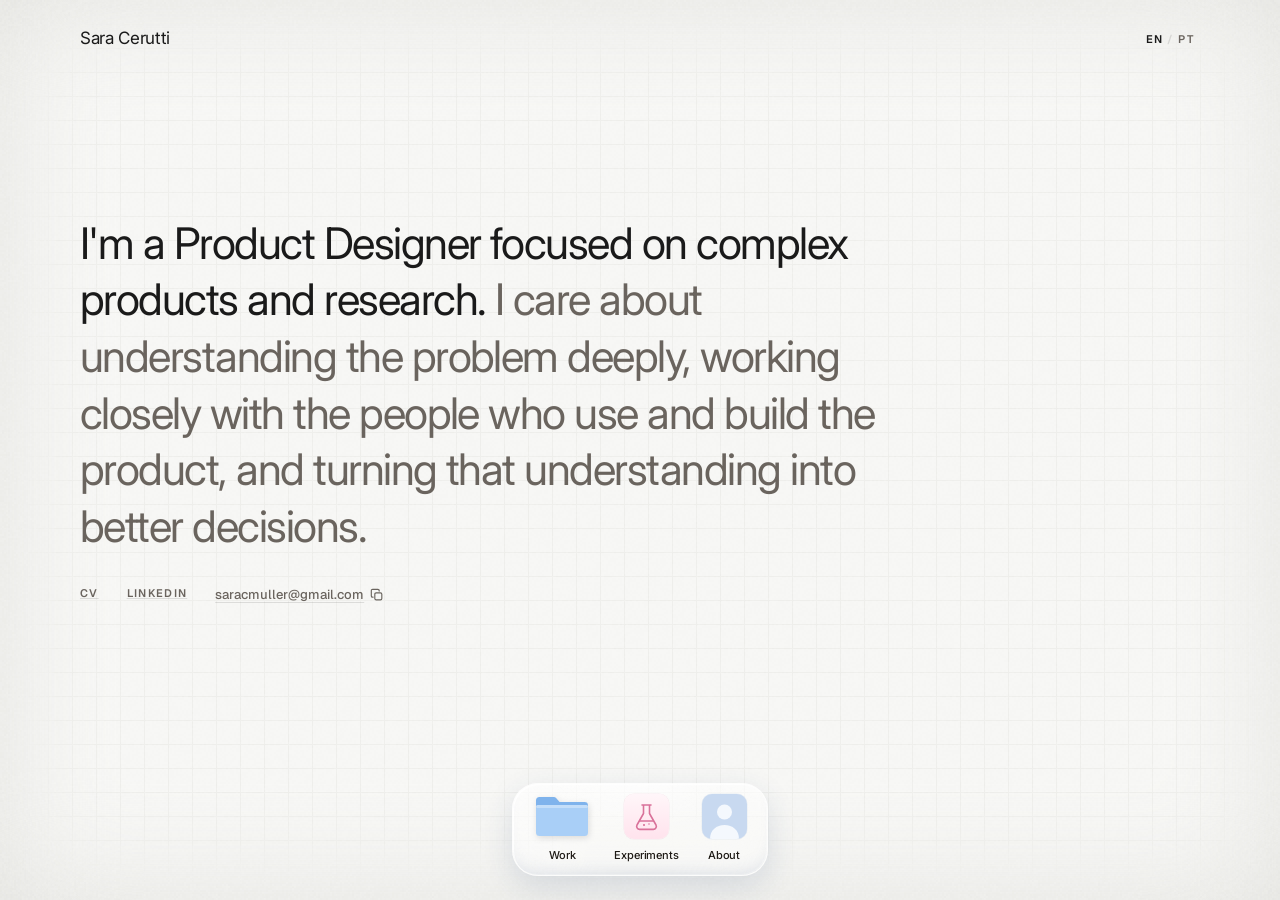
==== portfolio-sara-cerutti/index.html @ ae94e38a "Favicon do gatinho em todas as páginas Co-Authored-By: Claude Opus 5.5 <noreply@anthropic.com>" ====
<!doctype html>
<html lang="en" data-lang="en" class="hc">
<head>
  <meta charset="utf-8" />
  <meta name="viewport" content="width=device-width, initial-scale=1" />
  <title>Sara Cerutti, Product Designer</title>
  <link rel="icon" href="favicon.ico" sizes="any" />
  <link rel="icon" type="image/png" sizes="32x32" href="favicon-32.png" />
  <link rel="icon" type="image/png" sizes="192x192" href="favicon-192.png" />
  <link rel="apple-touch-icon" href="apple-touch-icon.png" />
  <meta name="description" content="Product Designer focused on complex products and research. Case studies in EdTech, AI and multi-profile B2B products." />
  <meta name="theme-color" content="#f7f7f5" />
  <link rel="canonical" href="https://saracerutti.com/" />
  <meta property="og:type" content="website" />
  <meta property="og:site_name" content="Sara Cerutti" />
  <meta property="og:title" content="Sara Cerutti, Product Designer" />
  <meta property="og:description" content="Product Designer focused on complex products and research. Case studies in EdTech, AI and multi-profile B2B products." />
  <meta property="og:url" content="https://saracerutti.com/" />
  <meta property="og:image" content="https://saracerutti.com/og/og-home.png" />
  <meta property="og:image:width" content="1200" />
  <meta property="og:image:height" content="630" />
  <meta property="og:image:alt" content="Sara Cerutti, Product Designer" />
  <meta property="og:locale" content="en_US" />
  <meta property="og:locale:alternate" content="pt_BR" />
  <meta name="twitter:card" content="summary_large_image" />
  <meta name="twitter:title" content="Sara Cerutti, Product Designer" />
  <meta name="twitter:description" content="Product Designer focused on complex products and research. Case studies in EdTech, AI and multi-profile B2B products." />
  <meta name="twitter:image" content="https://saracerutti.com/og/og-home.png" />
  <link rel="preconnect" href="https://fonts.googleapis.com" />
  <link rel="preconnect" href="https://fonts.gstatic.com" crossorigin />
  <link href="https://fonts.googleapis.com/css2?family=Inter:wght@400;500;600&family=Geist:wght@400;500;600&family=Geist+Pixel&display=swap" rel="stylesheet" />
  <link rel="stylesheet" href="styles.css" />
  <link rel="stylesheet" href="v2.css" />
</head>
<body class="hc-at-welcome">
  <div class="v2-bg" aria-hidden="true"></div>
  <div class="h-wrap">
    <header class="h-top">
      <h1 class="h-name"><a class="v2-name" href="#" data-go="welcome">Sara Cerutti</a></h1>
      <button class="lang-toggle" type="button" data-lang-toggle aria-label="Switch language">
        <span data-lang-code="en" aria-hidden="true" class="is-active">EN</span>
        <span class="lang-sep" aria-hidden="true">/</span>
        <span data-lang-code="pt" aria-hidden="true">PT</span>
      </button>
    </header>
    <main>
      <section class="hc-panel is-active" id="hc-welcome" aria-label="Introduction">
        <p class="h-bio"><span data-i18n="bio1">I'm a Product Designer focused on complex products and research.</span> <span class="soft" data-i18n="bio2">I care about understanding the problem deeply, working closely with the people who use and build the product, and turning that understanding into better decisions.</span></p>
        <div class="h-links">
          <a class="about-link" href="resume.pdf" data-href-en="resume.pdf" data-href-pt="resume-pt.pdf" download="Sara-Cerutti-Resume.pdf" data-download-en="Sara-Cerutti-Resume.pdf" data-download-pt="Sara-Cerutti-Curriculo.pdf" data-i18n="resume">CV</a>
          <a class="about-link" href="https://www.linkedin.com/in/saramllr/" target="_blank" rel="noopener">LinkedIn</a>
          <button class="h-copy" type="button" data-copy="saracmuller@gmail.com" data-i18n-label="copyLabel" aria-label="Copy email address">
            <span class="h-copy-text">saracmuller@gmail.com</span>
            <svg class="i-copy" viewBox="0 0 16 16" fill="none" aria-hidden="true"><rect x="5.5" y="5.5" width="8" height="8" rx="1.5" stroke="currentColor" stroke-width="1.3"/><path d="M10.5 3.5V3A1.5 1.5 0 0 0 9 1.5H3A1.5 1.5 0 0 0 1.5 3v6A1.5 1.5 0 0 0 3 10.5h.5" stroke="currentColor" stroke-width="1.3" stroke-linecap="round"/></svg>
            <svg class="i-check" viewBox="0 0 16 16" fill="none" aria-hidden="true"><path d="M3 8.5l3 3 7-7" stroke="currentColor" stroke-width="1.6" stroke-linecap="round" stroke-linejoin="round"/></svg>
            <span class="h-copy-tip" role="status" aria-live="polite"></span>
          </button>
        </div>
      </section>

      <section class="hc-panel" id="hc-work" aria-label="Selected work">
        <div class="h-section-head" style="--i: 0"><p class="v2-eyebrow" data-i18n="selected">Selected work</p></div>
        <div class="h-cards">
          <a class="h-card" href="work/artemya/index.html" style="--i: 1">
            <img class="h-card-media is-cover" src="work/artemya/cover.svg" alt="" />
            <div class="h-card-meta"><span class="v2-client" data-i18n="client">+A Educação</span><span class="status-tag" data-i18n="art_status">Pilot</span></div>
            <h2 class="h-card-title" data-i18n="art_title">Designing an AI learning experience for psychology students</h2>
            <p class="h-card-line" data-i18n="art_line">From an off-target first version to a pilot in two institutions, in six weeks.</p>
          </a>
          <a class="h-card" href="work/gpa-rebuild/index.html" style="--i: 2">
            <img class="h-card-media is-cover" src="work/gpa-rebuild/cover.svg" alt="" />
            <div class="h-card-meta"><span class="v2-client" data-i18n="client">+A Educação</span><span class="status-tag" data-i18n="gpa_status">Live</span></div>
            <h2 class="h-card-title" data-i18n="gpa_title">Evolving GPA through research with students, professors, and coordinators</h2>
            <p class="h-card-line" data-i18n="gpa_line">The research showed where the new experience still broke in real use, and changed the product's priority.</p>
          </a>
        </div>
      </section>
    </main>
  </div>

  <svg width="0" height="0" style="position:absolute" aria-hidden="true" focusable="false">
    <filter id="liquid-lens" x="0" y="0" width="100%" height="100%" color-interpolation-filters="sRGB">
      <feImage preserveAspectRatio="none" result="map" href="data:image/svg+xml;utf8,%3Csvg xmlns='http://www.w3.org/2000/svg' width='200' height='80'%3E%3Cdefs%3E%3ClinearGradient id='r' x1='0' y1='0' x2='1' y2='0'%3E%3Cstop offset='0' stop-color='rgb(0,128,0)'/%3E%3Cstop offset='0.18' stop-color='rgb(128,128,0)'/%3E%3Cstop offset='0.82' stop-color='rgb(128,128,0)'/%3E%3Cstop offset='1' stop-color='rgb(255,128,0)'/%3E%3C/linearGradient%3E%3ClinearGradient id='g' x1='0' y1='0' x2='0' y2='1'%3E%3Cstop offset='0' stop-color='rgb(128,0,0)'/%3E%3Cstop offset='0.3' stop-color='rgb(128,128,0)'/%3E%3Cstop offset='0.7' stop-color='rgb(128,128,0)'/%3E%3Cstop offset='1' stop-color='rgb(128,255,0)'/%3E%3C/linearGradient%3E%3C/defs%3E%3Crect width='200' height='80' fill='url(%23r)'/%3E%3Crect width='200' height='80' fill='url(%23g)' style='mix-blend-mode:multiply'/%3E%3C/svg%3E"/>
      <feDisplacementMap in="SourceGraphic" in2="map" scale="28" xChannelSelector="R" yChannelSelector="G"/>
    </filter>
  </svg>
  <nav class="dock" aria-label="Main">
    <div class="dock-bar">
      <a class="dock-item" href="#work" data-go="work">
        <span class="dock-icon dock-icon--folder" aria-hidden="true"><svg viewBox="0 0 58 45"><path d="M3 6.5A3.5 3.5 0 0 1 6.5 3h14.2a3.5 3.5 0 0 1 2.6 1.2L26.6 8H51.5A3.5 3.5 0 0 1 55 11.5v4H3z" fill="#7fb3ec"/><rect x="3" y="11" width="52" height="31" rx="3.5" fill="#a9cff7"/><rect x="3" y="11" width="52" height="3" rx="1.5" fill="#c4def9"/></svg></span>
        <span class="dock-label" data-i18n="dockWork">Work</span>
      </a>
      <a class="dock-item" href="experiments/index.html">
        <span class="dock-icon dock-icon--lab" aria-hidden="true"><svg viewBox="0 0 45 45" fill="none" stroke="#d9729a" stroke-width="1.6" stroke-linecap="round" stroke-linejoin="round"><path d="M18 11h9M19.5 11v8.5L13 31a3 3 0 0 0 2.6 4.4h13.8A3 3 0 0 0 32 31l-6.5-11.5V11"/><path d="M15.8 27h13.4"/><circle cx="20" cy="31" r="1.1" fill="#d9729a" stroke="none"/><circle cx="25" cy="30" r="0.8" fill="#d9729a" stroke="none"/></svg></span>
        <span class="dock-label" data-i18n="dockExperiments">Experiments</span>
      </a>
      <a class="dock-item" href="about/index.html">
        <span class="dock-icon dock-icon--profile" aria-hidden="true"><svg viewBox="0 0 45 45"><circle cx="22.5" cy="18" r="7.5" fill="#f4f8fd"/><path d="M8 45c0-9 6.5-14 14.5-14S37 36 37 45z" fill="#f4f8fd"/></svg></span>
        <span class="dock-label" data-i18n="dockAbout">About</span>
      </a>
    </div>
  </nav>

  <script src="v2.js"></script>
  <script>
    initV2({
  "en": {
    "copied": "Email copied",
    "copyLabel": "Copy email address saracmuller@gmail.com",
    "resume": "CV",
    "bio1": "I'm a Product Designer focused on complex products and research.",
    "bio2": "I care about understanding the problem deeply, working closely with the people who use and build the product, and turning that understanding into better decisions.",
    "selected": "Selected work",
    "viewAll": "All projects",
    "viewCase": "View case study",
    "client": "+A Educação",
    "eb1": "Product Designer focused on complex products and research.",
    "eb2": "Below, everything I've investigated and built.",
    "fAll": "All",
    "fClient": "Client",
    "fPersonal": "Experiments",
    "thYear": "Year",
    "thProj": "Project",
    "thQ": "Central question",
    "thType": "Type",
    "thStatus": "Status",
    "index": "Index",
    "art_title": "Designing an AI learning experience for psychology students",
    "art_status": "Pilot",
    "art_line": "From an off-target first version to a pilot in two institutions, in six weeks.",
    "art_q": "Can a student practice alone, with no one there to explain?",
    "art_short": "Artemya",
    "art_typ": "Client",
    "cos_title": "Applying design to my own career",
    "cos_status": "In use",
    "cos_line": "A brag document that keeps itself alive, almost without me.",
    "cos_q": "How do you keep a brag document alive without effort?",
    "cos_short": "Career OS",
    "cos_typ": "Personal",
    "gpa_title": "Evolving GPA through research with students, professors, and coordinators",
    "gpa_status": "Live",
    "gpa_line": "The research showed where the new experience still broke in real use, and changed the product's priority.",
    "gpa_q": "Where, for whom and in what context did the product break?",
    "gpa_short": "GPA",
    "gpa_typ": "Client",
    "gpa_ph": "GPA cover, coming soon"
  },
  "pt": {
    "copied": "Email copiado",
    "copyLabel": "Copiar o email saracmuller@gmail.com",
    "resume": "CV",
    "bio1": "Sou Product Designer, focada em produtos complexos e pesquisa.",
    "bio2": "Faço questão de entender o problema a fundo, de trabalhar de perto com quem usa e com quem constrói o produto, e de transformar esse entendimento em decisões melhores.",
    "selected": "Trabalhos selecionados",
    "viewAll": "Todos os projetos",
    "viewCase": "Ver case",
    "client": "+A Educação",
    "eb1": "Product Designer focada em produtos complexos e pesquisa.",
    "eb2": "Abaixo, tudo que já investiguei e construí.",
    "fAll": "Tudo",
    "fClient": "Cliente",
    "fPersonal": "Experimentos",
    "thYear": "Ano",
    "thProj": "Projeto",
    "thQ": "Pergunta central",
    "thType": "Tipo",
    "thStatus": "Status",
    "index": "Índice",
    "art_title": "Desenhando uma experiência de aprendizado com IA para estudantes de psicologia",
    "art_status": "Piloto",
    "art_line": "De uma primeira versão fora do esperado a um piloto em duas instituições, em seis semanas.",
    "art_q": "O estudante consegue praticar sozinho, sem ninguém explicando?",
    "art_short": "Artemya",
    "art_typ": "Cliente",
    "cos_title": "Aplicando design à própria carreira",
    "cos_status": "Em uso",
    "cos_line": "Um brag document que se mantém quase sozinho.",
    "cos_q": "Como manter um brag document vivo sem esforço?",
    "cos_short": "Career OS",
    "cos_typ": "Pessoal",
    "gpa_title": "Evoluindo o GPA a partir de pesquisa com estudantes, professores e coordenadores",
    "gpa_status": "No ar",
    "gpa_line": "A pesquisa mostrou onde a nova experiência ainda quebrava no uso real, e mudou a prioridade do produto.",
    "gpa_q": "Onde, para quem e em que contexto o produto quebrava?",
    "gpa_short": "GPA",
    "gpa_typ": "Cliente",
    "gpa_ph": "Capa do GPA, em breve"
  }
});
  </script>
  <script>
    (function () {
      var panels = { welcome: document.getElementById("hc-welcome"), work: document.getElementById("hc-work") };
      var workItem = document.querySelector('.dock-item[data-go="work"]');
      var reduce = window.matchMedia("(prefers-reduced-motion: reduce)").matches;
      var state = "welcome";
      var busy = false;
      var enteredAt = 0;

      function show(to, push) {
        if (to === state || busy) return;
        var from = panels[state];
        var next = panels[to];
        var finish = function () {
          from.classList.remove("is-active", "hc-leaving-up", "hc-leaving-down");
          next.classList.add("is-active");
          document.body.classList.toggle("hc-at-welcome", to === "welcome");
          window.scrollTo(0, 0);
          if (!reduce) {
            next.classList.add(to === "work" ? "hc-entering" : "hc-entering-down");
            setTimeout(function () { next.classList.remove("hc-entering", "hc-entering-down"); }, 900);
          }
          if (workItem) {
            if (to === "work") workItem.setAttribute("aria-current", "page");
            else workItem.removeAttribute("aria-current");
          }
          state = to;
          enteredAt = Date.now();
          busy = false;
          var focusTarget = to === "work" ? next.querySelector(".h-card") : null;
          if (focusTarget && push === "keyboard") focusTarget.focus({ preventScroll: true });
        };
        if (push === true || push === "keyboard") history.pushState({ hc: to }, "", to === "work" ? "#work" : location.pathname);
        if (reduce) { finish(); return; }
        busy = true;
        from.classList.add(to === "work" ? "hc-leaving-up" : "hc-leaving-down");
        setTimeout(finish, to === "work" ? 380 : 330);
      }

      document.querySelectorAll("[data-go]").forEach(function (el) {
        el.addEventListener("click", function (e) {
          e.preventDefault();
          show(el.getAttribute("data-go"), e.detail === 0 ? "keyboard" : true);
        });
      });

      window.addEventListener("wheel", function (e) {
        if (state === "welcome" && e.deltaY > 20) show("work", true);
        else if (state === "work" && window.scrollY <= 0 && e.deltaY < -20 && Date.now() - enteredAt > 700) show("welcome", true);
      }, { passive: true });

      var touchY = null;
      window.addEventListener("touchstart", function (e) { touchY = e.touches[0].clientY; }, { passive: true });
      window.addEventListener("touchend", function (e) {
        if (touchY === null) return;
        var dy = touchY - e.changedTouches[0].clientY;
        if (state === "welcome" && dy > 50) show("work", true);
        else if (state === "work" && window.scrollY <= 0 && dy < -70 && Date.now() - enteredAt > 700) show("welcome", true);
        touchY = null;
      }, { passive: true });

      window.addEventListener("keydown", function (e) {
        if (state !== "welcome") return;
        if (["ArrowDown", "PageDown", " "].indexOf(e.key) > -1 && !e.target.closest("button, a, input")) {
          e.preventDefault();
          show("work", "keyboard");
        }
      });

      window.addEventListener("popstate", function () {
        show(location.hash === "#work" ? "work" : "welcome", false);
      });

      if (location.hash === "#work") {
        reduce = true; show("work", false);
        reduce = window.matchMedia("(prefers-reduced-motion: reduce)").matches;
      }
    })();
  </script>
</body>
</html>
---- portfolio-sara-cerutti/styles.css ----
:root {
  --ground-2: #f9fafa;
  --panel: #eef0f1;
  --primary: #1a1a1a;
  --body-text: #635e58;
  --muted: #6a645e;
  --accent: #5c7a8a;
  --hairline: rgba(26, 26, 26, 0.12);
  --focus-ring: #3f5a68;

  --display: "Inter", "Helvetica Neue", Arial, sans-serif;
  --serif: "Geist Pixel", "Helvetica Neue", Arial, sans-serif;
  --sans: "Geist", "Helvetica Neue", Arial, sans-serif;

  --space-1: 0.5rem;
  --space-2: 1rem;
  --space-3: 1.75rem;
  --space-4: 2.75rem;
  --space-5: 4.5rem;

  /* Vertical rhythm on the home screen also yields to viewport height, so
     the no-scroll layout holds on short windows instead of overflowing.
     Horizontal spacing stays on the rem scale above; only vertical block
     spacing uses these. */
  --vh-space-3: clamp(1rem, 2.4vh, 1.75rem);
  --vh-space-4: clamp(1.25rem, 3.6vh, 2.75rem);
  --vh-space-5: clamp(1.5rem, 5.5vh, 4.5rem);

  --ease-out: cubic-bezier(0.16, 1, 0.3, 1);
}

* {
  box-sizing: border-box;
}

html,
body {
  height: 100%;
}

html {
  scroll-behavior: smooth;
}

body {
  margin: 0;
  background: var(--ground-2);
  color: var(--primary);
  font-family: var(--sans);
  -webkit-font-smoothing: antialiased;
  text-rendering: optimizeLegibility;
}

::selection {
  background: var(--accent);
  color: var(--primary);
}

::-webkit-scrollbar {
  width: 10px;
  height: 10px;
}

::-webkit-scrollbar-track {
  background: var(--ground-2);
}

::-webkit-scrollbar-thumb {
  background: var(--accent);
  border-radius: 5px;
}

a {
  color: inherit;
  text-decoration: none;
}

a:focus-visible,
button:focus-visible {
  outline: 2px solid var(--focus-ring);
  outline-offset: 3px;
  border-radius: 2px;
}

button {
  font-family: inherit;
  background: none;
  border: none;
  cursor: pointer;
  color: inherit;
}

.page {
  min-height: 100dvh;
  display: grid;
  grid-template-rows: auto 1fr auto;
  padding-block: var(--vh-space-4);
  padding-inline: var(--space-5);
}

/* Identity */

.identity {
  display: flex;
  flex-direction: column;
  gap: var(--space-3);
  padding-bottom: var(--vh-space-3);
  border-bottom: 1px solid var(--hairline);
}

.identity-top {
  display: flex;
  align-items: flex-start;
  justify-content: space-between;
  gap: var(--space-3);
}

.identity-primary {
  min-width: 0;
}

.name {
  margin: 0;
  font-family: var(--display);
  font-weight: 400;
  font-size: 1.25rem;
  letter-spacing: -0.03em;
}

.role {
  margin: 0.3em 0 0;
  font-size: 0.8125rem;
  font-weight: 500;
  color: var(--body-text);
}

.contact-row {
  margin: 0.4em 0 0;
  display: flex;
  align-items: center;
  gap: 0.6em;
  font-size: 0.6875rem;
  font-weight: 500;
  letter-spacing: 0.04em;
  color: var(--muted);
}

.contact-row a {
  text-decoration-line: underline;
  text-decoration-color: var(--hairline);
  transition: text-decoration-color 0.2s var(--ease-out);
}

.contact-row a:hover,
.contact-row a:focus-visible {
  text-decoration-color: var(--accent);
}

.contact-sep {
  color: var(--hairline);
}

.site-nav {
  display: flex;
  align-items: center;
  gap: var(--space-2);
  white-space: nowrap;
}

.about-link {
  font-family: var(--sans);
  font-size: 0.6875rem;
  font-weight: 600;
  letter-spacing: 0.12em;
  text-transform: uppercase;
  color: var(--muted);
  text-decoration-line: underline;
  text-decoration-color: transparent;
  transition: color 0.2s var(--ease-out), text-decoration-color 0.2s var(--ease-out);
}

.about-link:hover,
.about-link:focus-visible {
  color: var(--primary);
  text-decoration-color: var(--accent);
}

.thesis {
  margin: 0;
  font-family: var(--serif);
  font-style: normal;
  font-weight: 400;
  font-size: 1.0625rem;
  line-height: 1.5;
  letter-spacing: -0.02em;
  color: var(--body-text);
  max-width: 58ch;
}

.lang-toggle {
  font-family: var(--sans);
  font-size: 0.6875rem;
  font-weight: 600;
  letter-spacing: 0.12em;
  text-transform: uppercase;
  color: var(--muted);
  display: inline-flex;
  align-items: center;
  gap: 0.35em;
  white-space: nowrap;
}

.lang-toggle span[data-lang-code] {
  transition: color 0.2s var(--ease-out);
}

.lang-toggle span.is-active {
  color: var(--primary);
}

.lang-sep {
  color: var(--hairline);
}

/* Stage: index + preview */

.stage {
  display: grid;
  grid-template-columns: 1.35fr 1fr;
  align-items: center;
  gap: var(--space-5);
  padding-block: var(--vh-space-5);
  min-height: 0;
}

.index {
  min-width: 0;
}

.case-list {
  list-style: none;
  margin: 0;
  padding: 0;
}

.case-item {
  display: block;
}

.case-sep {
  font-family: var(--display);
  font-size: clamp(1.25rem, min(2.8vw, 5vh), 2.4rem);
  color: var(--accent);
  line-height: 1;
  user-select: none;
}

.case-link {
  display: inline;
  font-family: var(--display);
  font-size: clamp(1.25rem, min(2.8vw, 5vh), 2.4rem);
  line-height: 1.3;
  font-weight: 400;
  letter-spacing: -0.03em;
  color: var(--primary);
  text-decoration-line: underline;
  text-decoration-color: var(--hairline);
  text-decoration-thickness: 1px;
  text-underline-offset: 0.16em;
  cursor: pointer;
  border-radius: 3px;
  padding-inline: 0.1em;
  margin-inline: -0.1em;
  transition: color 0.2s var(--ease-out), background-color 0.2s var(--ease-out), text-decoration-color 0.2s var(--ease-out);
}

.case-link:hover,
.case-link:focus-visible,
.case-link.is-active {
  background: var(--primary);
  color: var(--ground-2);
  text-decoration-color: transparent;
}

.case-accordion {
  display: none;
}

/* Status tag */

.status-tag {
  display: inline-block;
  align-self: flex-start;
  font-family: var(--sans);
  font-size: 0.6875rem;
  font-weight: 600;
  letter-spacing: 0.1em;
  text-transform: uppercase;
  color: var(--muted);
  border: 1px solid var(--hairline);
  border-radius: 999px;
  padding: 0.25em 0.75em;
  white-space: nowrap;
}

/* Preview panel: reserves space so nothing else moves, but stays fully
   invisible until a case is hovered or focused. Fixed height regardless of
   which case is shown, so revealing it never shifts anything either. */

.preview {
  position: relative;
  height: clamp(15rem, 38vh, 22rem);
}

.preview-case {
  position: absolute;
  inset: 0;
  background: var(--panel);
  border-radius: 2px;
  padding: var(--vh-space-4);
  display: flex;
  flex-direction: column;
  justify-content: flex-start;
  overflow: hidden;
  opacity: 0;
  visibility: hidden;
  transition: opacity 0.2s var(--ease-out);
}

.preview-case.is-visible {
  opacity: 1;
  visibility: visible;
}

.preview-cover {
  flex-shrink: 0;
  aspect-ratio: 4 / 3;
  max-height: clamp(4rem, 13vh, 7.5rem);
  background: repeating-linear-gradient(
    135deg,
    var(--ground-2) 0,
    var(--ground-2) 8px,
    var(--panel) 8px,
    var(--panel) 16px
  );
  border: 1px solid var(--hairline);
  border-radius: 2px;
  display: flex;
  align-items: center;
  justify-content: center;
  overflow: hidden;
  margin-bottom: var(--space-2);
}

.preview-cover.has-image {
  background-color: transparent;
  background-size: cover;
  background-position: center;
  background-repeat: no-repeat;
}

.preview-cover.has-image .preview-placeholder-label {
  display: none;
}

.preview-meta {
  flex-shrink: 0;
  margin: 0 0 var(--space-1);
  font-size: 0.8125rem;
  font-weight: 500;
  color: var(--body-text);
}

.preview-result {
  flex-shrink: 0;
  margin: 0 0 var(--space-2);
  font-family: var(--serif);
  font-size: 1.0625rem;
  line-height: 1.5;
  letter-spacing: -0.02em;
  color: var(--primary);
  display: -webkit-box;
  -webkit-line-clamp: 3;
  -webkit-box-orient: vertical;
  overflow: hidden;
}

.preview-placeholder-label {
  font-size: 0.6875rem;
  font-weight: 600;
  letter-spacing: 0.12em;
  text-transform: uppercase;
  color: var(--muted);
  background: var(--ground-2);
  padding: 0.3em 0.6em;
  border-radius: 999px;
}

.cta-link {
  flex-shrink: 0;
  display: inline-flex;
  align-items: center;
  gap: 0.4em;
  font-size: 0.6875rem;
  font-weight: 600;
  letter-spacing: 0.1em;
  text-transform: uppercase;
  color: var(--primary);
  text-decoration-line: underline;
  text-decoration-color: var(--accent);
  transition: gap 0.2s var(--ease-out);
}

.cta-link:hover,
.cta-link:focus-visible {
  gap: 0.65em;
}

.cta-link svg {
  width: 0.85em;
  height: 0.85em;
  flex-shrink: 0;
}

@media (prefers-reduced-motion: reduce) {
  html {
    scroll-behavior: auto;
  }

  .case-link,
  .lang-toggle span[data-lang-code] {
    transition: none;
  }
}

/* Footer */

.foot {
  display: flex;
  align-items: baseline;
  justify-content: space-between;
  gap: var(--space-2);
  padding-top: var(--vh-space-3);
  border-top: 1px solid var(--hairline);
  font-size: 0.8125rem;
}

.foot-note {
  margin: 0;
  color: var(--muted);
}

.foot-note a {
  color: var(--muted);
  text-decoration-line: underline;
  text-decoration-color: var(--hairline);
  transition: color 0.2s var(--ease-out), text-decoration-color 0.2s var(--ease-out);
}

.foot-note a:hover,
.foot-note a:focus-visible {
  color: var(--primary);
  text-decoration-color: var(--accent);
}

.foot-soon {
  color: var(--muted);
  opacity: 0.75;
}

.foot-contact {
  display: flex;
  align-items: baseline;
  gap: var(--space-3);
}

.foot-contact a {
  color: var(--muted);
  text-decoration-line: underline;
  text-decoration-color: var(--hairline);
  transition: color 0.2s var(--ease-out), text-decoration-color 0.2s var(--ease-out);
}

.foot-contact a:hover,
.foot-contact a:focus-visible {
  color: var(--primary);
  text-decoration-color: var(--accent);
}

.foot-copy {
  margin: 0;
  color: var(--muted);
}

/* Mobile: accordion */

@media (max-width: 760px) {
  .page {
    min-height: 0;
    padding: var(--space-3) var(--space-2);
    grid-template-rows: auto auto auto;
  }

  .identity {
    gap: var(--space-2);
  }

  .identity-top {
    flex-direction: column;
    align-items: flex-start;
    gap: var(--space-2);
  }

  .thesis {
    max-width: none;
  }

  .stage {
    display: block;
    padding: var(--space-2) 0 0;
  }

  .preview {
    display: none;
  }

  .case-sep {
    display: none;
  }

  .case-item {
    width: 100%;
    display: block;
    border-bottom: 1px solid var(--hairline);
  }

  .case-link {
    display: block;
    width: 100%;
    padding: var(--space-2) 0;
    margin-inline: 0;
    font-size: clamp(1.75rem, 8vw, 2.25rem);
  }

  .case-accordion.is-open {
    display: block;
    padding: 0 0 var(--space-3);
  }

  .accordion-cover {
    aspect-ratio: 16 / 9;
    background: repeating-linear-gradient(
      135deg,
      var(--ground-2) 0,
      var(--ground-2) 8px,
      var(--panel) 8px,
      var(--panel) 16px
    );
    border: 1px solid var(--hairline);
    border-radius: 2px;
    display: flex;
    align-items: center;
    justify-content: center;
    overflow: hidden;
    margin-bottom: var(--space-2);
  }

  .accordion-cover.has-image {
    background-color: transparent;
    background-size: cover;
    background-position: center;
    background-repeat: no-repeat;
  }

  .accordion-cover.has-image .preview-placeholder-label {
    display: none;
  }

  .accordion-meta {
    margin: 0 0 var(--space-1);
    font-size: 0.8125rem;
    font-weight: 500;
    color: var(--body-text);
  }

  .accordion-result {
    margin: 0 0 var(--space-2);
    font-family: var(--serif);
    font-size: 1rem;
    line-height: 1.5;
    letter-spacing: -0.02em;
    color: var(--primary);
  }

  .site-nav {
    align-self: flex-start;
  }

  .foot {
    flex-direction: column;
    align-items: flex-start;
    gap: var(--space-2);
  }

  .foot-contact {
    flex-wrap: wrap;
    gap: var(--space-2);
  }
}
---- portfolio-sara-cerutti/v2.css ----
/* v2 proposal. Loaded after /styles.css, which supplies the tokens. */

/* v2 proposal. Loaded after /styles.css, which supplies the base tokens.
   Background texture and dock are taken from cindyly.design, as requested. */

:root {
  /* Paper and ground from cindyly.design */
  --ground-2: #f7f7f5;
  --paper-edge: #e4e4e0;
  --grid-color: #efefec;
  --panel: #efefec;
  --glass: rgba(255, 255, 255, 0.72);
  --accent-container: #dfe8ec;
  /* The accent fails AA as small text; text uses the darker slate of the same hue. */
  --accent-text: #3f5a68;
  /* Cindy's #0081f2 gives 3.9:1 with white; #0073d9 is the closest of the same hue that passes AA. */
  --dock-select: #0073d9;
  --dock-ink: #1e1a15;
  --card: #ffffff;
  --radius-s: 8px;
  --radius-m: 12px;
  --radius-pill: 999px;
  --gutter: 40px;
  --dock-clearance: 160px;
}

html,
body {
  height: auto;
  min-height: 100%;
  overflow-x: clip;
}

html {
  background: var(--paper-edge);
}

body {
  position: relative;
  background: transparent;
  padding-bottom: var(--dock-clearance);
}

/* ---------- Background texture ---------- */

/* The paper: a full-viewport sheet whose blur fades it into the darker ground at the edges. */
body::before {
  content: "";
  position: fixed;
  inset: 0;
  z-index: -3;
  background: var(--ground-2);
  filter: blur(60px);
  pointer-events: none;
}

.v2-bg {
  position: fixed;
  inset: 0;
  z-index: -2;
  pointer-events: none;
}

/* 24px grid, 1px lines, clipped to the paper. */
.v2-bg::before {
  content: "";
  position: absolute;
  inset: 0;
  background-image:
    linear-gradient(to right, var(--grid-color) 1px, transparent 1px),
    linear-gradient(to bottom, var(--grid-color) 1px, transparent 1px);
  background-size: 24px 24px;
  -webkit-mask-image:
    linear-gradient(to right, transparent, #000 60px, #000 calc(100% - 60px), transparent),
    linear-gradient(to bottom, transparent, #000 60px, #000 calc(100% - 60px), transparent);
  -webkit-mask-composite: source-in;
  mask-image:
    linear-gradient(to right, transparent, #000 60px, #000 calc(100% - 60px), transparent),
    linear-gradient(to bottom, transparent, #000 60px, #000 calc(100% - 60px), transparent);
  mask-composite: intersect;
}

/* Static film grain: random greys at 2px cells, laid on with overlay at 30%.
   It sits on body (not inside .v2-bg) so the blend reaches the paper underneath. */
body::after {
  content: "";
  position: fixed;
  inset: 0;
  z-index: -1;
  pointer-events: none;
  background-image: url("grain.png");
  background-size: 256px 256px;
  image-rendering: pixelated;
  mix-blend-mode: overlay;
  opacity: 0.3;
}

@media (pointer: coarse) {
  .v2-bg::before {
    -webkit-mask-image: none;
    mask-image: none;
  }

  body::after {
    display: none;
  }
}

/* ---------- Top bar (subpages) ---------- */

.v2-top {
  display: flex;
  align-items: center;
  justify-content: space-between;
  gap: var(--space-3);
  max-width: 1200px;
  margin: 0 auto;
  padding: 28px var(--gutter);
}

.v2-name {
  font-family: var(--display);
  font-size: 1.0625rem;
  letter-spacing: -0.02em;
  color: var(--primary);
}

.v2-links {
  display: flex;
  align-items: center;
  gap: var(--space-2);
  white-space: nowrap;
}

/* ---------- Dock (cindyly.design) ---------- */

.dock {
  position: fixed;
  left: 0;
  right: 0;
  bottom: calc(env(safe-area-inset-bottom, 0px) + 24px);
  z-index: 50;
  display: flex;
  justify-content: center;
  pointer-events: none;
}

.dock-bar {
  position: relative;
  isolation: isolate;
  display: flex;
  align-items: flex-end;
  gap: 18px;
  padding: 10px 20px 9px;
  pointer-events: auto;
  background: rgba(255, 255, 255, 0.42);
  -webkit-backdrop-filter: blur(26px) saturate(170%);
  backdrop-filter: blur(26px) saturate(170%);
  border-radius: 26px;
  border: 1px solid rgba(255, 255, 255, 0.55);
  box-shadow:
    rgba(255, 255, 255, 0.85) 1px 1px inset,
    rgba(255, 255, 255, 0.25) -1px -1px inset,
    rgba(255, 255, 255, 0.9) 0 12px 20px -14px inset,
    rgba(40, 70, 120, 0.22) 0 -12px 20px -14px inset,
    rgba(40, 70, 120, 0.14) 0 10px 30px;
  transition: box-shadow 0.3s;
}

/* The SVG lens only on desktop pointers: on phones a url() backdrop filter can stop the bar from rendering */
@supports (backdrop-filter: url(#liquid-lens)) and (not (-webkit-touch-callout: none)) {
  @media (hover: hover) and (pointer: fine) {
    .dock-bar {
      backdrop-filter: blur(26px) saturate(170%) url(#liquid-lens);
    }
  }
}

.dock-bar::before {
  content: "";
  position: absolute;
  inset: 0;
  z-index: -1;
  border-radius: inherit;
  pointer-events: none;
  background:
    radial-gradient(120px 70px at 50% 0%, rgba(255, 255, 255, 0.55), rgba(255, 255, 255, 0) 70%),
    linear-gradient(115deg, rgba(255, 255, 255, 0.35), rgba(255, 255, 255, 0.05) 40%, rgba(255, 255, 255, 0) 60%, rgba(255, 255, 255, 0.18));
  opacity: 0.9;
}

.dock-bar:hover {
  box-shadow:
    rgba(255, 255, 255, 0.95) 1px 1px inset,
    rgba(255, 255, 255, 0.3) -1px -1px inset,
    rgb(255, 255, 255) 0 12px 20px -14px inset,
    rgba(40, 70, 120, 0.26) 0 -12px 20px -14px inset,
    rgba(40, 70, 120, 0.18) 0 14px 36px;
}

.dock-item {
  display: flex;
  flex-direction: column;
  align-items: center;
  gap: 5px;
  -webkit-tap-highlight-color: transparent;
}

.dock-icon {
  display: flex;
  align-items: center;
  justify-content: center;
  width: 45px;
  height: 45px;
  border-radius: 10px;
  overflow: hidden;
  transition: transform 0.16s, filter 0.16s;
}

.dock-icon svg {
  display: block;
  width: 100%;
  height: 100%;
}

.dock-icon--folder {
  width: 58px;
  height: 45px;
  border-radius: 0;
  overflow: visible;
  filter: drop-shadow(rgba(0, 0, 0, 0.12) 1px 2px 3px);
}

.dock-icon--lab {
  background: linear-gradient(rgb(255, 246, 249), rgb(255, 227, 237));
  box-shadow: rgba(226, 138, 171, 0.16) 0 0 0 0.5px;
}

.dock-icon--profile {
  background: #c8d9f0;
  box-shadow: rgba(122, 156, 204, 0.14) 0 0 0 0.5px;
}

.dock-item:hover .dock-icon {
  transform: translateY(-2px);
  filter: drop-shadow(rgba(40, 70, 120, 0.18) 0 4px 6px);
}

.dock-item:active .dock-icon {
  transform: scale(0.93);
}

.dock-label {
  display: inline-block;
  padding: 0 5px;
  border-radius: 4px;
  font-family: Inter, var(--sans);
  font-size: 11px;
  font-weight: 500;
  line-height: 22px;
  letter-spacing: -0.18px;
  color: var(--dock-ink);
}

.dock-item[aria-current="page"] .dock-label {
  background: var(--dock-select);
  color: #ffffff;
  line-height: 19px;
}

.dock-item:focus-visible {
  outline: none;
}

.dock-item:focus-visible .dock-label {
  outline: 2px solid var(--focus-ring);
  outline-offset: 2px;
}

@media (prefers-reduced-motion: reduce) {
  .dock-icon {
    transition: none;
  }
}

/* ---------- Home ---------- */

.v2-home {
  grid-template-rows: auto 1fr;
  padding-bottom: 0;
}

.v2-home .identity {
  border-bottom: none;
  padding-bottom: 0;
  gap: var(--space-4);
}

.v2-home .stage {
  padding-block: var(--vh-space-5) calc(var(--vh-space-5) + 40px);
}

/* ---------- Page shell ---------- */

.v2-main {
  max-width: 1200px;
  margin: 0 auto;
  padding: 0 var(--gutter);
}

.v2-back {
  display: inline-flex;
  align-items: center;
  gap: 0.5em;
  margin-top: 24px;
  font-family: var(--sans);
  font-size: 0.6875rem;
  font-weight: 600;
  letter-spacing: 0.12em;
  text-transform: uppercase;
  color: var(--muted);
}

.v2-back:hover,
.v2-back:focus-visible {
  color: var(--primary);
}

.v2-back svg {
  width: 0.8em;
  height: 0.8em;
}

.v2-eyebrow {
  margin: 0;
  font-family: var(--sans);
  font-size: 0.6875rem;
  font-weight: 600;
  letter-spacing: 0.12em;
  text-transform: uppercase;
  color: var(--muted);
}

/* ---------- Hero ---------- */

.v2-hero {
  max-width: 860px;
  padding-top: 72px;
}

.v2-hero-row {
  display: flex;
  align-items: center;
  gap: 12px;
  margin-bottom: 24px;
}

.v2-client {
  font-family: var(--sans);
  font-size: 0.875rem;
  font-weight: 500;
  color: var(--primary);
}

.v2-title {
  margin: 0 0 24px;
  font-family: var(--display);
  font-weight: 400;
  font-size: clamp(2.25rem, 4.6vw, 3.5rem);
  line-height: 1.1;
  letter-spacing: -0.03em;
  color: var(--primary);
}

.v2-result {
  margin: 0 0 28px;
  max-width: 42ch;
  font-family: var(--serif);
  font-size: 1.25rem;
  line-height: 1.55;
  letter-spacing: -0.02em;
  color: var(--primary);
}

.v2-lead {
  margin: 0;
  max-width: 58ch;
  font-family: var(--sans);
  font-size: 1.0625rem;
  line-height: 1.7;
  color: var(--body-text);
}

.v2-tags {
  display: flex;
  flex-wrap: wrap;
  gap: 8px;
  margin: 0;
  padding: 0;
  list-style: none;
}

.v2-tag {
  font-family: var(--sans);
  font-size: 0.6875rem;
  font-weight: 600;
  letter-spacing: 0.08em;
  text-transform: uppercase;
  color: var(--muted);
  border: 1px solid var(--hairline);
  border-radius: var(--radius-pill);
  padding: 4px 10px;
}

/* ---------- Placeholder image ---------- */

.ph {
  display: flex;
  align-items: center;
  justify-content: center;
  padding: 16px;
  background: var(--glass);
  border: 1px solid var(--hairline);
  border-radius: var(--radius-m);
  text-align: center;
}

.ph span {
  max-width: 36ch;
  font-family: var(--sans);
  font-size: 0.8125rem;
  font-weight: 500;
  line-height: 1.5;
  color: var(--muted);
}

.v2-cover {
  margin-top: 64px;
  aspect-ratio: 16 / 9;
}

.v2-media {
  display: block;
  width: 100%;
  border: 1px solid var(--hairline);
  border-radius: var(--radius-m);
  background: var(--panel);
}

/* ---------- Blocks and sections ---------- */

.v2-block {
  margin-top: 128px;
}

.v2-intro {
  display: grid;
  grid-template-columns: 1.15fr 1fr;
  gap: 64px;
  align-items: start;
}

.v2-intro .v2-eyebrow {
  margin-bottom: 14px;
  color: var(--accent-text);
}

.v2-text {
  margin: 0 0 16px;
  max-width: 62ch;
  font-family: var(--sans);
  font-size: 1.0625rem;
  line-height: 1.7;
  color: var(--body-text);
}

.v2-text:last-child {
  margin-bottom: 0;
}

.v2-meta {
  display: grid;
  grid-template-columns: 1fr 1fr;
  gap: 28px 32px;
  margin: 0;
  padding: 28px;
  background: var(--glass);
  border: 1px solid var(--hairline);
  border-radius: var(--radius-m);
}

.v2-meta dt {
  margin-bottom: 6px;
}

.v2-meta dd {
  margin: 0;
  font-family: var(--sans);
  font-size: 0.9375rem;
  line-height: 1.5;
  color: var(--primary);
}

.v2-stats {
  display: grid;
  grid-template-columns: repeat(4, 1fr);
  gap: 32px;
  padding: 48px 0;
  border-top: 1px solid var(--hairline);
  border-bottom: 1px solid var(--hairline);
}

.v2-stat-value {
  margin: 0 0 8px;
  font-family: var(--display);
  font-size: clamp(2rem, 3.6vw, 3rem);
  font-weight: 400;
  letter-spacing: -0.03em;
  color: var(--primary);
}

.v2-stat-value.is-pending {
  font-size: 1.125rem;
  line-height: 3.2rem;
  letter-spacing: 0;
  color: var(--muted);
}

.v2-stat-label {
  margin: 0;
  max-width: 24ch;
  font-family: var(--sans);
  font-size: 0.8125rem;
  line-height: 1.5;
  color: var(--muted);
}

.v2-section {
  display: grid;
  grid-template-columns: 240px 1fr;
  gap: 64px;
  align-items: start;
}

.v2-section-label {
  position: sticky;
  top: 32px;
  margin: 0;
  font-family: var(--display);
  font-size: 1.5rem;
  font-weight: 500;
  letter-spacing: -0.02em;
  color: var(--primary);
}

.v2-section-body {
  min-width: 0;
  max-width: 720px;
}

.v2-sub + .v2-sub {
  margin-top: 40px;
}

.v2-sub .v2-eyebrow {
  margin-bottom: 10px;
}

.v2-subtitle {
  margin: 0 0 16px;
  font-family: var(--display);
  font-size: 1.25rem;
  font-weight: 500;
  letter-spacing: -0.02em;
  line-height: 1.35;
  color: var(--primary);
}

.v2-pending {
  display: block;
  padding: 12px 16px;
  font-family: var(--sans);
  font-size: 0.9375rem;
  line-height: 1.6;
  color: var(--muted);
  border: 1px dashed rgba(26, 26, 26, 0.24);
  border-radius: var(--radius-s);
}

.v2-pending b {
  font-weight: 600;
  color: var(--body-text);
}

/* Numbered research steps */

.v2-steps {
  margin: 0;
  padding: 0;
  list-style: none;
  counter-reset: step;
}

.v2-steps li {
  position: relative;
  padding: 16px 0 16px 44px;
  border-top: 1px solid var(--hairline);
  font-family: var(--sans);
  font-size: 1rem;
  line-height: 1.6;
  color: var(--body-text);
}

.v2-steps li:last-child {
  border-bottom: 1px solid var(--hairline);
}

.v2-steps li::before {
  counter-increment: step;
  content: counter(step, decimal-leading-zero);
  position: absolute;
  left: 0;
  top: 16px;
  font-family: var(--display);
  font-weight: 500;
  color: var(--accent-text);
}

.v2-steps strong {
  color: var(--primary);
  font-weight: 600;
}

/* Insight cards */

.v2-insights {
  display: grid;
  grid-template-columns: 1fr 1fr;
  gap: 16px;
  margin-top: 16px;
}

.v2-card {
  padding: 12px 12px 20px;
  background: var(--card);
  border: 1px solid var(--hairline);
  border-radius: var(--radius-m);
}

.v2-card h3 {
  margin: 0 8px 6px;
  font-family: var(--sans);
  font-size: 0.9375rem;
  font-weight: 600;
  color: var(--primary);
}

.v2-card p {
  margin: 0 8px;
  font-family: var(--sans);
  font-size: 0.875rem;
  line-height: 1.55;
  color: var(--body-text);
}

/* Small coded UI fragments that illustrate a finding without a screenshot */

.frag {
  display: flex;
  align-items: center;
  justify-content: center;
  gap: 10px;
  height: 140px;
  margin-bottom: 16px;
  overflow: hidden;
  background: var(--panel);
  border-radius: var(--radius-s);
}

.fbar {
  display: block;
  height: 6px;
  border-radius: 3px;
  background: #cfd4d7;
}

.fbar.soft {
  background: #dfe3e5;
}

.frag-field {
  width: 70%;
  padding: 12px;
  background: var(--card);
  border: 1px solid var(--hairline);
  border-radius: 6px;
}

.frag-field .fbar + .fbar {
  margin-top: 8px;
}

.frag-field-label {
  width: 30%;
  margin-bottom: 8px;
}

.frag-chat {
  display: flex;
  flex-direction: column;
  gap: 8px;
  width: 64%;
}

.frag-bubble {
  padding: 9px 12px;
  border-radius: 12px;
  background: var(--card);
  border: 1px solid var(--hairline);
}

.frag-bubble.me {
  align-self: flex-end;
  background: var(--accent-container);
  border-color: transparent;
}

.frag-phone {
  position: relative;
  width: 52px;
  height: 96px;
  padding: 10px 0 0 8px;
  background: var(--card);
  border: 1px solid rgba(26, 26, 26, 0.24);
  border-radius: 10px;
  overflow: hidden;
}

.frag-phone .fbar {
  width: 70px;
}

.frag-phone .fbar + .fbar {
  margin-top: 7px;
}

.frag-rotate {
  width: 22px;
  height: 22px;
  color: var(--muted);
}

.frag-group {
  display: flex;
  flex-direction: column;
  align-items: center;
  gap: 10px;
}

.frag-laptop {
  width: 38px;
  height: 38px;
  color: var(--primary);
}

.frag-people {
  display: flex;
  gap: 8px;
}

.frag-people span {
  width: 14px;
  height: 14px;
  border-radius: 50%;
  background: var(--primary);
}

.frag-people span.idle {
  background: #cfd4d7;
}

.frag-btn {
  display: block;
  width: 64px;
  height: 20px;
  margin-top: 12px;
  border-radius: 6px;
  background: var(--primary);
}

.frag-flat {
  display: flex;
  gap: 10px;
}

.frag-flat .frag-field {
  width: 96px;
}

.frag-cursor {
  position: absolute;
  width: 16px;
  height: 16px;
  color: var(--primary);
}

.frag-rel {
  position: relative;
}

.frag-focus {
  outline: 2px dashed var(--accent-text);
  outline-offset: 4px;
}

.frag-key {
  padding: 4px 9px;
  font-family: var(--sans);
  font-size: 0.6875rem;
  font-weight: 600;
  color: var(--primary);
  background: var(--card);
  border: 1px solid var(--hairline);
  border-bottom-width: 3px;
  border-radius: 6px;
}

/* Before / after product changes */

.v2-change + .v2-change {
  margin-top: 48px;
}

.v2-change-head {
  display: flex;
  gap: 16px;
  align-items: baseline;
}

.v2-num {
  flex-shrink: 0;
  font-family: var(--display);
  font-weight: 500;
  color: var(--accent-text);
}

.v2-ba {
  display: grid;
  grid-template-columns: 1fr 1fr;
  gap: 12px;
  margin-left: 36px;
}

.v2-ba > div {
  padding: 16px;
  border: 1px solid var(--hairline);
  border-radius: var(--radius-s);
}

.v2-ba > div.after {
  background: var(--card);
  border-color: var(--accent);
}

.v2-ba .v2-eyebrow {
  margin-bottom: 8px;
}

.v2-ba p {
  margin: 0;
  font-family: var(--sans);
  font-size: 0.9375rem;
  line-height: 1.6;
  color: var(--body-text);
}

/* Pull quote for the closing lesson */

.v2-quote {
  margin: 0;
  max-width: 34ch;
  font-family: var(--display);
  font-size: clamp(1.5rem, 2.6vw, 2rem);
  font-weight: 400;
  line-height: 1.3;
  letter-spacing: -0.02em;
  color: var(--primary);
}

.v2-caption {
  margin: 24px 0 0;
  font-family: var(--sans);
  font-size: 0.75rem;
  color: var(--muted);
}

/* Next case / feature card */

.v2-next {
  display: grid;
  grid-template-columns: 280px 1fr;
  gap: 32px;
  align-items: center;
  padding: 16px;
  border: 1px solid var(--hairline);
  border-radius: var(--radius-m);
  background: var(--card);
  transition: border-color 0.2s var(--ease-out);
}

.v2-next:hover,
.v2-next:focus-visible {
  border-color: var(--accent);
}

.v2-next .ph {
  aspect-ratio: 4 / 3;
}

.v2-next h3 {
  margin: 8px 0 8px;
  font-family: var(--display);
  font-size: 1.5rem;
  font-weight: 400;
  letter-spacing: -0.02em;
  line-height: 1.25;
  color: var(--primary);
}

.v2-next p {
  margin: 0 0 16px;
  font-family: var(--sans);
  font-size: 0.9375rem;
  line-height: 1.6;
  color: var(--body-text);
}

.v2-cta {
  display: inline-flex;
  align-items: center;
  gap: 0.4em;
  font-family: var(--sans);
  font-size: 0.6875rem;
  font-weight: 600;
  letter-spacing: 0.1em;
  text-transform: uppercase;
  color: var(--primary);
  text-decoration-line: underline;
  text-decoration-color: var(--accent);
}

.v2-cta svg {
  width: 0.85em;
  height: 0.85em;
}

/* Feature card (Experiments) */

.v2-feature {
  display: grid;
  grid-template-columns: 1.4fr 1fr;
  gap: 48px;
  align-items: center;
}

.v2-feature h2 {
  margin: 16px 0 12px;
  font-family: var(--display);
  font-size: clamp(1.75rem, 3vw, 2.25rem);
  font-weight: 400;
  letter-spacing: -0.03em;
  line-height: 1.15;
  color: var(--primary);
}

.v2-feature .v2-result {
  font-size: 1.0625rem;
  margin-bottom: 12px;
}

.v2-feature .v2-meta-line {
  margin: 0 0 24px;
  font-family: var(--sans);
  font-size: 0.8125rem;
  color: var(--muted);
}

/* ---------- About ---------- */

.v2-about-hero {
  display: grid;
  grid-template-columns: 1.4fr 1fr;
  gap: 64px;
  align-items: end;
  padding-top: 72px;
}

.v2-portrait {
  aspect-ratio: 4 / 5;
}

.v2-rows {
  margin: 0;
  padding: 0;
  list-style: none;
}

.v2-rows li {
  display: grid;
  grid-template-columns: 140px 1fr;
  gap: 24px;
  padding: 24px 0;
  border-top: 1px solid var(--hairline);
}

.v2-rows li:last-child {
  border-bottom: 1px solid var(--hairline);
}

.v2-row-role {
  margin: 0 0 6px;
  font-family: var(--display);
  font-size: 1.0625rem;
  font-weight: 500;
  letter-spacing: -0.01em;
  color: var(--primary);
}

.v2-row-note {
  margin: 0;
  font-family: var(--sans);
  font-size: 0.9375rem;
  line-height: 1.6;
  color: var(--body-text);
}

.v2-photos {
  display: grid;
  grid-template-columns: repeat(3, 1fr);
  gap: 12px;
  margin-top: 24px;
}

.v2-photos .ph {
  aspect-ratio: 4 / 5;
}

.v2-photos .ph.wide {
  grid-column: span 2;
  aspect-ratio: auto;
}

/* ---------- Case cover: content slides over it (cindyly.design) ---------- */

.v2-cover-stick {
  position: sticky;
  top: 88px;
  z-index: 0;
  margin-top: 64px;
}

.v2-cover-stick .v2-cover,
.v2-cover-stick .v2-media {
  margin-top: 0;
}

.v2-sheet {
  position: relative;
  z-index: 1;
  margin-top: 36vh;
  padding-top: 72px;
}

.v2-sheet::before {
  content: "";
  position: absolute;
  top: 0;
  bottom: -400px;
  left: 50%;
  width: 100vw;
  transform: translateX(-50%);
  z-index: -1;
  background: var(--ground-2);
  -webkit-mask-image: linear-gradient(transparent 0px, rgba(0, 0, 0, 0.02) 5px, rgba(0, 0, 0, 0.06) 10px, rgba(0, 0, 0, 0.12) 15px, rgba(0, 0, 0, 0.2) 20px, rgba(0, 0, 0, 0.3) 25px, rgba(0, 0, 0, 0.42) 30px, rgba(0, 0, 0, 0.56) 35px, rgba(0, 0, 0, 0.7) 40px, rgba(0, 0, 0, 0.84) 44px, rgba(0, 0, 0, 0.94) 48px, #000 52px);
  mask-image: linear-gradient(transparent 0px, rgba(0, 0, 0, 0.02) 5px, rgba(0, 0, 0, 0.06) 10px, rgba(0, 0, 0, 0.12) 15px, rgba(0, 0, 0, 0.2) 20px, rgba(0, 0, 0, 0.3) 25px, rgba(0, 0, 0, 0.42) 30px, rgba(0, 0, 0, 0.56) 35px, rgba(0, 0, 0, 0.7) 40px, rgba(0, 0, 0, 0.84) 44px, rgba(0, 0, 0, 0.94) 48px, #000 52px);
}

.v2-sheet > .v2-block:first-child {
  margin-top: 0;
}

/* ---------- Figures and image placeholders inside sections ---------- */

.v2-figure {
  margin: 32px 0 0;
}

.v2-figure .ph {
  aspect-ratio: 16 / 10;
}

.v2-figure .ph.tall {
  aspect-ratio: 4 / 3;
}

.v2-figure figcaption,
.v2-pair figcaption {
  margin-top: 10px;
  font-family: var(--sans);
  font-size: 0.75rem;
  line-height: 1.5;
  color: var(--muted);
}

.v2-pair {
  display: grid;
  grid-template-columns: 1fr 1fr;
  gap: 12px;
  margin: 16px 0 0 36px;
}

.v2-pair figure {
  margin: 0;
}

.v2-pair .ph {
  aspect-ratio: 4 / 3;
}

.v2-list {
  margin: 16px 0 0;
  padding-left: 1.2em;
  font-family: var(--sans);
  font-size: 1rem;
  line-height: 1.7;
  color: var(--body-text);
}

.v2-list li::marker {
  color: var(--accent);
}

.v2-list strong {
  color: var(--primary);
  font-weight: 600;
}

/* ---------- Responsive ---------- */

@media (max-width: 900px) {
  .v2-intro,
  .v2-section,
  .v2-feature,
  .v2-about-hero {
    grid-template-columns: 1fr;
    gap: 32px;
  }

  .v2-section-label {
    position: static;
  }

  .v2-stats {
    grid-template-columns: 1fr 1fr;
  }
}

@media (max-width: 760px) {
  :root {
    --gutter: 16px;
  }

  .v2-top {
    padding-top: 20px;
    padding-bottom: 20px;
  }

  .v2-links .about-link:not(.keep) {
    display: none;
  }

  .v2-hero,
  .v2-about-hero {
    padding-top: 40px;
  }

  .v2-block {
    margin-top: 88px;
  }

  .v2-insights,
  .v2-ba,
  .v2-meta {
    grid-template-columns: 1fr;
  }

  .v2-ba,
  .v2-pair {
    margin-left: 0;
    margin-top: 12px;
  }

  .v2-pair {
    grid-template-columns: 1fr;
  }

  .v2-sheet {
    margin-top: 24vh;
  }

  .v2-next {
    grid-template-columns: 1fr;
    gap: 16px;
  }

  .v2-rows li {
    grid-template-columns: 1fr;
    gap: 4px;
  }

  .v2-photos {
    grid-template-columns: 1fr 1fr;
  }

  .v2-photos .ph.wide {
    aspect-ratio: 3 / 2;
  }

  .dock {
    bottom: calc(env(safe-area-inset-bottom, 0px) + 12px);
  }

  .dock-bar {
    gap: 16px;
    padding: 16px 28px 12px;
    border-radius: 22px;
  }

  .dock-icon {
    width: 50px;
    height: 50px;
    border-radius: 12px;
  }

  .dock-icon--folder {
    width: 56px;
    height: 50px;
  }

  .dock-label {
    font-size: 11px;
    line-height: 16px;
    padding: 0 4px;
  }

  .dock-item[aria-current="page"] .dock-label {
    line-height: 16px;
  }

  .v2-cover-stick {
    top: 64px;
  }

  .v2-home .stage {
    padding-bottom: var(--space-3);
  }
}

/* =========================================================
   Home variants (homes/*.html)
   ========================================================= */

.h-wrap {
  max-width: 1200px;
  margin: 0 auto;
  padding: 0 var(--gutter);
}

.h-top {
  display: flex;
  align-items: center;
  justify-content: space-between;
  padding: 28px 0;
}

.h-hero {
  padding: clamp(48px, 10vh, 120px) 0 0;
}

.h-bio {
  margin: 0;
  max-width: 30ch;
  font-family: var(--display);
  font-size: clamp(1.75rem, 3.4vw, 3rem);
  font-weight: 400;
  line-height: 1.3;
  letter-spacing: -0.035em;
  color: var(--primary);
}

.h-bio.wide {
  max-width: 34ch;
}

.h-bio .soft {
  color: var(--muted);
}

.h-bio a {
  color: var(--primary);
  text-decoration-line: underline;
  text-decoration-thickness: 2px;
  text-underline-offset: 0.14em;
  text-decoration-color: var(--accent);
  transition: background-color 0.2s var(--ease-out), color 0.2s var(--ease-out);
  border-radius: 4px;
}

.h-bio a:hover,
.h-bio a:focus-visible {
  background: var(--primary);
  color: var(--ground-2);
  text-decoration-color: transparent;
}

.h-links {
  display: flex;
  flex-wrap: wrap;
  gap: var(--space-2) var(--space-3);
  margin-top: 32px;
}

.h-links .about-link {
  text-decoration-color: var(--hairline);
}

.h-section {
  padding-top: clamp(80px, 14vh, 160px);
}

.h-section-head {
  display: flex;
  align-items: baseline;
  justify-content: space-between;
  gap: var(--space-2);
  flex-wrap: wrap;
  margin-bottom: 24px;
}

/* A: project cards */

.h-cards {
  display: grid;
  grid-template-columns: 1fr 1fr;
  gap: 24px;
}

.h-card {
  display: block;
  padding: 12px 12px 24px;
  background: var(--glass);
  border: 1px solid var(--hairline);
  border-radius: var(--radius-m);
  transition: border-color 0.2s var(--ease-out);
}

.h-card:hover,
.h-card:focus-visible {
  border-color: var(--accent);
}

.h-card .h-card-media {
  display: block;
  width: 100%;
  aspect-ratio: 4 / 3;
  object-fit: cover;
  border-radius: var(--radius-s);
  background: var(--panel);
}

.h-card .ph.h-card-media {
  display: flex;
  border-radius: var(--radius-s);
}

.h-card-meta {
  display: flex;
  align-items: center;
  gap: 10px;
  margin: 20px 8px 10px;
}

.h-card-title {
  margin: 0 8px 8px;
  font-family: var(--display);
  font-size: 1.375rem;
  font-weight: 400;
  line-height: 1.25;
  letter-spacing: -0.02em;
  color: var(--primary);
}

.h-card-line {
  margin: 0 8px;
  font-family: var(--sans);
  font-size: 0.9375rem;
  line-height: 1.55;
  color: var(--body-text);
}

/* C: case rows */

.h-rows {
  margin: 0;
  padding: 0;
  list-style: none;
  border-top: 1px solid var(--hairline);
}

.h-rows li {
  display: grid;
  grid-template-columns: 1fr auto;
  gap: 32px;
  align-items: baseline;
  padding: 24px 0;
  border-bottom: 1px solid var(--hairline);
}

.h-case {
  font-family: var(--display);
  font-size: clamp(1.5rem, 2.6vw, 2.25rem);
  line-height: 1.3;
  letter-spacing: -0.03em;
  color: var(--primary);
  text-decoration-line: underline;
  text-decoration-thickness: 1px;
  text-underline-offset: 0.16em;
  text-decoration-color: var(--hairline);
  border-radius: 3px;
  padding-inline: 0.1em;
  margin-inline: -0.1em;
  transition: color 0.2s var(--ease-out), background-color 0.2s var(--ease-out), text-decoration-color 0.2s var(--ease-out);
}

.h-case:hover,
.h-case:focus-visible {
  background: var(--primary);
  color: var(--ground-2);
  text-decoration-color: transparent;
}

.h-row-meta {
  display: flex;
  align-items: center;
  gap: 12px;
  white-space: nowrap;
  font-family: var(--sans);
  font-size: 0.8125rem;
  color: var(--muted);
}

/* E: research index */

.h-filters {
  display: flex;
  flex-wrap: wrap;
  gap: 8px;
}

.h-chip {
  font-family: var(--sans);
  font-size: 0.8125rem;
  font-weight: 500;
  color: var(--body-text);
  background: var(--glass);
  border: 1px solid var(--hairline);
  border-radius: var(--radius-pill);
  padding: 6px 14px;
  cursor: pointer;
  transition: background-color 0.2s var(--ease-out), color 0.2s var(--ease-out);
}

.h-chip:hover {
  border-color: var(--accent);
}

.h-chip[aria-pressed="true"] {
  background: var(--primary);
  border-color: var(--primary);
  color: var(--ground-2);
}

.h-index {
  width: 100%;
  border-collapse: collapse;
}

.h-index th {
  padding: 0 24px 12px 0;
  text-align: left;
  border-bottom: 1px solid var(--primary);
}

.h-index td {
  padding: 22px 24px 22px 0;
  vertical-align: baseline;
  border-bottom: 1px solid var(--hairline);
  font-family: var(--sans);
  font-size: 0.9375rem;
  color: var(--body-text);
}

.h-index tr[data-type] {
  position: relative;
  transition: background-color 0.2s var(--ease-out);
}

.h-index tr[data-type]:hover {
  background: var(--glass);
}

.h-index tr[hidden] {
  display: none;
}

.h-index .h-proj {
  font-family: var(--display);
  font-size: 1.375rem;
  letter-spacing: -0.02em;
  color: var(--primary);
}

.h-index .h-proj::after {
  content: "";
  position: absolute;
  inset: 0;
}

.h-index tr[data-type]:hover .h-proj,
.h-index .h-proj:focus-visible {
  text-decoration: underline;
  text-decoration-color: var(--accent);
  text-underline-offset: 0.16em;
}

.h-index .h-q {
  font-family: var(--serif);
  font-size: 1rem;
  line-height: 1.5;
  letter-spacing: -0.01em;
  color: var(--primary);
  max-width: 38ch;
}

.h-index .h-year,
.h-index .h-type {
  white-space: nowrap;
  color: var(--muted);
}

/* Floating thumbnail that follows the cursor */

.h-float {
  position: fixed;
  left: 0;
  top: 0;
  z-index: 40;
  width: 280px;
  pointer-events: none;
  opacity: 0;
  transition: opacity 0.15s var(--ease-out);
}

.h-float.is-on {
  opacity: 1;
}

.h-float img,
.h-float .ph {
  display: block;
  width: 100%;
  aspect-ratio: 4 / 3;
  object-fit: cover;
  border: 1px solid var(--hairline);
  border-radius: var(--radius-m);
  background: var(--card);
}

@media (hover: none) {
  .h-float {
    display: none;
  }
}

@media (prefers-reduced-motion: reduce) {
  .h-float {
    transition: none;
  }
}

/* Version picker */

.h-pick {
  display: grid;
  grid-template-columns: repeat(auto-fill, minmax(280px, 1fr));
  gap: 16px;
  margin-top: 48px;
}

.h-pick a {
  display: block;
  padding: 24px;
  background: var(--glass);
  border: 1px solid var(--hairline);
  border-radius: var(--radius-m);
  transition: border-color 0.2s var(--ease-out);
}

.h-pick a:hover,
.h-pick a:focus-visible {
  border-color: var(--accent);
}

.h-pick strong {
  display: block;
  margin: 8px 0 8px;
  font-family: var(--display);
  font-size: 1.25rem;
  font-weight: 500;
  letter-spacing: -0.02em;
  color: var(--primary);
}

.h-pick span {
  font-family: var(--sans);
  font-size: 0.9375rem;
  line-height: 1.55;
  color: var(--body-text);
}

@media (max-width: 760px) {
  .h-cards {
    grid-template-columns: 1fr;
  }

  .h-rows li {
    grid-template-columns: 1fr;
    gap: 10px;
  }

  .h-index thead {
    display: none;
  }

  .h-index,
  .h-index tbody,
  .h-index tr,
  .h-index td {
    display: block;
  }

  .h-index tr[data-type] {
    display: flex;
    flex-wrap: wrap;
    align-items: baseline;
    padding: 20px 0;
    border-bottom: 1px solid var(--hairline);
  }

  .h-index tr[data-type] > td {
    order: 3;
    flex: 1 1 100%;
  }

  .h-index tr[data-type] > .h-year {
    order: 0;
    flex: 0 0 auto;
  }

  .h-index tr[data-type] > .h-type {
    order: 1;
    flex: 1 1 auto;
  }

  .h-index tr[data-type] > td:nth-child(2) {
    order: 2;
  }

  .h-index tr[data-type] > .h-status {
    order: 4;
  }

  .h-index td {
    padding: 0;
    border: none;
  }

  .h-index .h-year,
  .h-index .h-type {
    display: inline;
    font-size: 0.8125rem;
  }

  .h-index .h-type::before {
    content: "·";
    margin: 0 6px;
  }

  .h-index .h-proj {
    display: block;
    margin: 6px 0;
  }

  .h-index .h-status {
    margin-top: 10px;
  }
}

/* =========================================================
   Home A, Cindy mechanics: one screen, work revealed in place
   ========================================================= */

html.hc {
  scrollbar-width: none;
}

html.hc::-webkit-scrollbar {
  display: none;
}

body.hc-at-welcome {
  height: 100dvh;
  overflow: hidden;
  padding-bottom: 0;
}

.hc-panel {
  display: none;
}

.hc-panel.is-active {
  display: block;
}

#hc-welcome.is-active {
  display: flex;
  flex-direction: column;
  justify-content: center;
  min-height: calc(100dvh - 96px);
  padding-bottom: 140px;
}

#hc-work.is-active {
  padding: 32px 0 var(--dock-clearance);
}

.hc-leaving-up {
  animation: hcLeaveUp 0.4s cubic-bezier(0.55, 0, 0.85, 0.4) forwards;
}

.hc-leaving-down {
  animation: hcLeaveDown 0.35s cubic-bezier(0.55, 0, 0.85, 0.4) forwards;
}

.hc-entering-down {
  animation: hcEnterDown 0.5s cubic-bezier(0.22, 1, 0.36, 1) both;
}

.hc-entering .h-card,
.hc-entering .h-section-head {
  animation: hcDeal 0.6s cubic-bezier(0.22, 1, 0.36, 1) both;
  animation-delay: calc(var(--i, 0) * 90ms);
}

@keyframes hcLeaveUp {
  to { opacity: 0; transform: translateY(-48px); }
}

@keyframes hcLeaveDown {
  to { opacity: 0; transform: translateY(40px); }
}

@keyframes hcEnterDown {
  from { opacity: 0; transform: translateY(-40px); }
  to { opacity: 1; transform: none; }
}

@keyframes hcDeal {
  from { opacity: 0; transform: translateY(36px) scale(0.98); }
  to { opacity: 1; transform: none; }
}

@media (prefers-reduced-motion: reduce) {
  .hc-leaving-up,
  .hc-leaving-down,
  .hc-entering-down,
  .hc-entering .h-card,
  .hc-entering .h-section-head {
    animation: none;
  }
}

/* Copy-to-clipboard email */

.h-copy {
  position: relative;
  display: inline-flex;
  align-items: center;
  gap: 6px;
  padding: 0;
  font-family: var(--sans);
  font-size: 0.8125rem;
  font-weight: 500;
  color: var(--muted);
  background: none;
  border: none;
  cursor: pointer;
  transition: color 0.2s var(--ease-out);
}

.h-copy-text {
  text-decoration-line: underline;
  text-decoration-color: var(--hairline);
  text-underline-offset: 0.2em;
  transition: text-decoration-color 0.2s var(--ease-out);
}

.h-copy:hover,
.h-copy:focus-visible {
  color: var(--primary);
}

.h-copy:hover .h-copy-text,
.h-copy:focus-visible .h-copy-text {
  text-decoration-color: var(--accent);
}

.h-copy svg {
  width: 14px;
  height: 14px;
  flex-shrink: 0;
}

.h-copy .i-check {
  display: none;
  color: var(--accent-text);
}

.h-copy.is-copied .i-copy {
  display: none;
}

.h-copy.is-copied .i-check {
  display: block;
}

.h-copy-tip {
  position: absolute;
  left: 50%;
  bottom: calc(100% + 10px);
  transform: translate(-50%, 4px);
  padding: 4px 10px;
  border-radius: var(--radius-pill);
  background: var(--primary);
  color: var(--ground-2);
  font-size: 0.75rem;
  font-weight: 500;
  white-space: nowrap;
  opacity: 0;
  pointer-events: none;
  transition: opacity 0.2s var(--ease-out), transform 0.2s var(--ease-out);
}

.h-copy.is-copied .h-copy-tip {
  opacity: 1;
  transform: translate(-50%, 0);
}

@media (prefers-reduced-motion: reduce) {
  .h-copy-tip {
    transition: none;
  }
}

/* Project shot: blurred colour field with a smaller framed screen on top */

.shot {
  position: relative;
  isolation: isolate;
  display: flex;
  align-items: center;
  justify-content: center;
  width: 100%;
  aspect-ratio: 4 / 3;
  overflow: hidden;
  border-radius: var(--radius-s);
  background: #c9d3dc;
}

.shot::before {
  content: "";
  position: absolute;
  inset: -20%;
  z-index: -2;
  background: var(--shot-bg);
  filter: blur(32px) saturate(1.25);
}

.shot::after {
  content: "";
  position: absolute;
  inset: 0;
  z-index: -1;
  background: url("grain.png") 0 0 / 256px 256px;
  image-rendering: pixelated;
  mix-blend-mode: overlay;
  opacity: 0.35;
  pointer-events: none;
}

.shot.tone-art {
  --shot-bg:
    radial-gradient(55% 60% at 22% 18%, #e6f0fb 0%, transparent 70%),
    radial-gradient(60% 65% at 85% 85%, #2f4f86 0%, transparent 70%),
    radial-gradient(50% 55% at 75% 25%, #8fb4e2 0%, transparent 70%),
    linear-gradient(160deg, #b9cfea, #5b7fb3);
}

.shot.tone-gpa {
  --shot-bg:
    radial-gradient(55% 60% at 25% 20%, #eef6e8 0%, transparent 70%),
    radial-gradient(60% 65% at 80% 85%, #2f6b4f 0%, transparent 70%),
    radial-gradient(50% 55% at 78% 25%, #9cc7a6 0%, transparent 70%),
    linear-gradient(160deg, #c6dfc4, #5f9a74);
}

.shot.tone-cos {
  --shot-bg:
    radial-gradient(55% 60% at 22% 20%, #fbe7d3 0%, transparent 70%),
    radial-gradient(60% 65% at 82% 85%, #b4502a 0%, transparent 70%),
    radial-gradient(50% 55% at 78% 22%, #f0a46c 0%, transparent 70%),
    linear-gradient(160deg, #f4c9a2, #d9743f);
}

.shot-frame {
  width: 72%;
  padding: 6px;
  border-radius: 14px;
  background: rgba(255, 255, 255, 0.28);
  border: 1px solid rgba(255, 255, 255, 0.55);
  -webkit-backdrop-filter: blur(10px);
  backdrop-filter: blur(10px);
}

.shot-frame img {
  display: block;
  width: 100%;
  height: auto;
  border-radius: 9px;
}

.shot-ph {
  display: flex;
  align-items: center;
  justify-content: center;
  aspect-ratio: 16 / 10;
  padding: 12px;
  border-radius: 9px;
  background: rgba(255, 255, 255, 0.78);
  text-align: center;
  font-family: var(--sans);
  font-size: 0.8125rem;
  font-weight: 500;
  color: var(--muted);
}

.h-float .shot {
  border: 1px solid var(--hairline);
  border-radius: var(--radius-m);
}

/* Live product demo embedded in a case */

.v2-demo {
  aspect-ratio: auto;
  padding: clamp(20px, 5vw, 56px);
  border-radius: var(--radius-m);
}

.v2-demo .shot-frame {
  width: 100%;
  max-width: 1040px;
}

.v2-demo iframe {
  display: block;
  width: 100%;
  aspect-ratio: 16 / 10;
  border: 0;
  border-radius: 9px;
  background: #f7f8fa;
}

.v2-demo-foot {
  display: flex;
  flex-wrap: wrap;
  align-items: baseline;
  justify-content: space-between;
  gap: 8px 24px;
  margin-top: 12px;
}

.v2-demo-foot .v2-caption {
  margin: 0;
}

@media (max-width: 760px) {
  .v2-demo iframe {
    aspect-ratio: 9 / 16;
  }
}

@media (min-width: 901px) {
  .v2-stats--3 { grid-template-columns: repeat(3, 1fr); }
}
[hidden] { display: none !important; }

/* About: real portrait and photo wall */
img.v2-portrait {
  display: block;
  width: 100%;
  height: auto;
  aspect-ratio: 4 / 5;
  object-fit: cover;
  object-position: 50% 35%;
  border-radius: var(--radius-m);
}

.v2-photos.is-real {
  display: block;
  columns: 3;
  column-gap: 12px;
}

.v2-photos.is-real figure {
  margin: 0 0 12px;
  break-inside: avoid;
}

.v2-photos.is-real img {
  display: block;
  width: 100%;
  height: auto;
  border-radius: var(--radius-s);
}

@media (max-width: 760px) {
  .v2-photos.is-real {
    columns: 2;
    column-gap: 8px;
  }

  .v2-photos.is-real figure {
    margin-bottom: 8px;
  }
}

/* Real product screens inside cases */
.v2-shot {
  display: block;
  width: 100%;
  height: auto;
  border: 1px solid var(--hairline);
  border-radius: var(--radius-s);
  background: #fff;
}

.v2-shot.is-phone {
  max-width: 340px;
}

.v2-today {
  margin-left: 0;
  margin-top: 32px;
}

.v2-today .v2-figure {
  margin: 0;
}

/* Home: name as the page heading, case cards with the product illustrations */
.h-name {
  margin: 0;
  font: inherit;
}

.h-card .h-card-media.is-cover {
  aspect-ratio: 1308 / 816;
  object-fit: cover;
}

.v2-shot.is-board {
  max-width: 520px;
  margin-top: 16px;
}

.v2-shot.is-kiosk {
  max-width: 280px;
}

/* Compact stat row inside a case section */
.v2-stats.v2-stats--inline {
  gap: 20px;
  padding: 16px 0;
  border-top: 0;
  border-bottom: 0;
}

.v2-stats--inline .v2-stat-value {
  font-size: clamp(1.5rem, 3vw, 2rem);
}

/* GPA case: screenshots inside the changes and consequence sections */
.v2-pair.v2-lead-pair {
  margin: 0 0 40px;
  align-items: start;
}

.v2-pair.v2-today {
  align-items: start;
}

.v2-change-shot {
  margin: 16px 0 0 36px;
}

.v2-change-shot .v2-figure,
.v2-sub > .v2-figure {
  margin: 0;
}

.v2-shot.is-small {
  max-width: 240px;
  margin-top: 16px;
}

@media (max-width: 640px) {
  .v2-change-shot {
    margin-left: 0;
  }
}

.v2-change-shot.v2-wide-shot {
  margin: 24px 0 0;
}

/* Phone screenshot with its caption beside it */
.v2-figure.v2-phone-row {
  display: grid;
  grid-template-columns: 220px minmax(0, 1fr);
  gap: 24px;
  align-items: end;
  margin-top: 24px;
}

.v2-figure.v2-phone-row.is-indented {
  margin-left: 36px;
}

.v2-figure.v2-phone-row .v2-shot.is-phone {
  max-width: 220px;
  margin: 0;
}

.v2-figure.v2-phone-row figcaption {
  margin: 0;
  max-width: 32ch;
}

@media (max-width: 640px) {
  .v2-figure.v2-phone-row {
    grid-template-columns: 1fr;
    gap: 10px;
  }

  .v2-figure.v2-phone-row.is-indented {
    margin-left: 0;
  }

  .v2-figure.v2-phone-row .v2-shot.is-phone {
    max-width: 200px;
  }
}

/* ---------- Fixed header on scroll ---------- */
.v2-top,
.h-top {
  position: sticky;
  top: 0;
  z-index: 40;
}

/* Full-width glass behind the header, shown once the page scrolls */
.v2-top::before,
.h-top::before {
  content: "";
  position: absolute;
  top: 0;
  bottom: 0;
  left: calc(50% - 50vw);
  right: calc(50% - 50vw);
  z-index: -1;
  background: rgba(247, 247, 245, 0.82);
  -webkit-backdrop-filter: blur(16px) saturate(160%);
  backdrop-filter: blur(16px) saturate(160%);
  border-bottom: 1px solid var(--paper-edge);
  opacity: 0;
  transition: opacity 0.2s ease;
  pointer-events: none;
}

.is-scrolled .v2-top::before,
.is-scrolled .h-top::before {
  opacity: 1;
}

/* Keep sticky labels and covers clear of the header */
.v2-section-label {
  top: 104px;
}

.v2-cover-stick {
  top: 104px;
}

@media (max-width: 760px) {
  .v2-cover-stick {
    top: 80px;
  }
}

@media (prefers-reduced-motion: reduce) {
  .v2-top::before,
  .h-top::before {
    transition: none;
  }
}
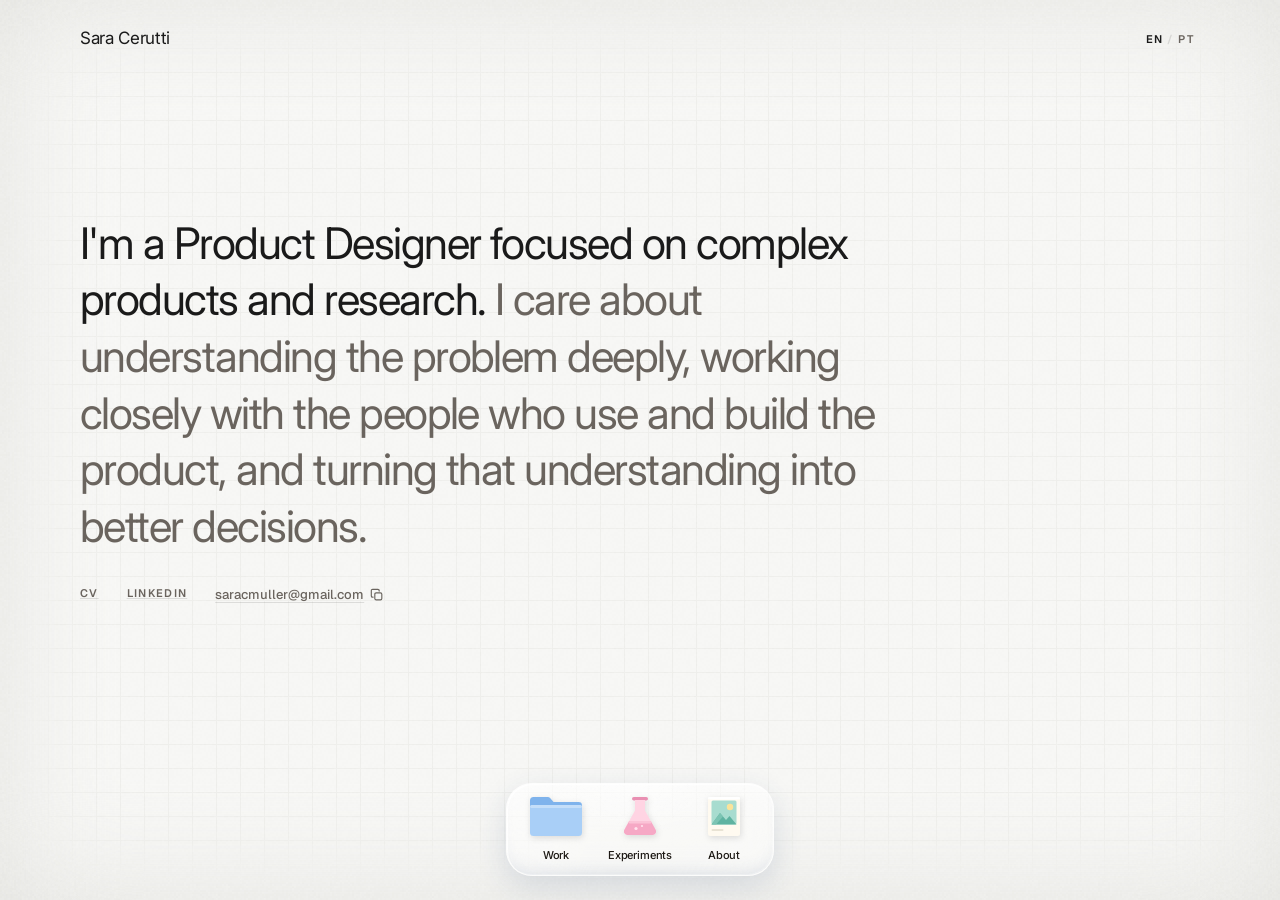
==== commit ede4165a: "Menu: ícones no mesmo estilo (pasta, frasco e polaroid); opção B guardada em design/ Co-Authored-By:" ====
--- a/portfolio-sara-cerutti/index.html
+++ b/portfolio-sara-cerutti/index.html
@@ -91,11 +91,11 @@
         <span class="dock-label" data-i18n="dockWork">Work</span>
       </a>
       <a class="dock-item" href="experiments/index.html">
-        <span class="dock-icon dock-icon--lab" aria-hidden="true"><svg viewBox="0 0 45 45" fill="none" stroke="#d9729a" stroke-width="1.6" stroke-linecap="round" stroke-linejoin="round"><path d="M18 11h9M19.5 11v8.5L13 31a3 3 0 0 0 2.6 4.4h13.8A3 3 0 0 0 32 31l-6.5-11.5V11"/><path d="M15.8 27h13.4"/><circle cx="20" cy="31" r="1.1" fill="#d9729a" stroke="none"/><circle cx="25" cy="30" r="0.8" fill="#d9729a" stroke="none"/></svg></span>
+        <span class="dock-icon dock-icon--lab" aria-hidden="true"><svg viewBox="0 0 58 45"><rect x="21" y="3" width="16" height="3.5" rx="1.75" fill="#e98fb2"/><path d="M24 6h10v10.5l10.6 19.2A3.6 3.6 0 0 1 41.4 41H16.6a3.6 3.6 0 0 1-3.2-5.3L24 16.5z" fill="#ffd4e3"/><path d="M18.2 27h21.6l4.8 8.7A3.6 3.6 0 0 1 41.4 41H16.6a3.6 3.6 0 0 1-3.2-5.3z" fill="#f6a8c5"/><rect x="17.6" y="27" width="22.8" height="2.6" rx="1.3" fill="#fbc3d7"/><circle cx="25" cy="34.5" r="1.6" fill="#ffe3ed"/><circle cx="31" cy="32" r="1.1" fill="#ffe3ed"/></svg></span>
         <span class="dock-label" data-i18n="dockExperiments">Experiments</span>
       </a>
       <a class="dock-item" href="about/index.html">
-        <span class="dock-icon dock-icon--profile" aria-hidden="true"><svg viewBox="0 0 45 45"><circle cx="22.5" cy="18" r="7.5" fill="#f4f8fd"/><path d="M8 45c0-9 6.5-14 14.5-14S37 36 37 45z" fill="#f4f8fd"/></svg></span>
+        <span class="dock-icon dock-icon--profile" aria-hidden="true"><svg viewBox="0 0 58 45"><rect x="13" y="3" width="32" height="39" rx="2.5" fill="#fffaf0"/><rect x="13" y="3" width="32" height="2.4" rx="1.2" fill="#ffffff"/><rect x="16.5" y="6.5" width="25" height="24" rx="1.5" fill="#a8dccf"/><circle cx="35" cy="13" r="3.2" fill="#fbe39a"/><path d="M16.5 30.5 25 19l6 7 3.5-4 7 8.5z" fill="#5fb3a1"/><path d="M16.5 30.5 25 19l3 3.5-7 8z" fill="#7cc4b3"/><rect x="16.5" y="35" width="12" height="2" rx="1" fill="#e9e3d4"/></svg></span>
         <span class="dock-label" data-i18n="dockAbout">About</span>
       </a>
     </div>
@@ -239,15 +239,24 @@
         else if (state === "work" && window.scrollY <= 0 && e.deltaY < -20 && Date.now() - enteredAt > 700) show("welcome", true);
       }, { passive: true });
 
-      var touchY = null;
-      window.addEventListener("touchstart", function (e) { touchY = e.touches[0].clientY; }, { passive: true });
-      window.addEventListener("touchend", function (e) {
-        if (touchY === null) return;
-        var dy = touchY - e.changedTouches[0].clientY;
-        if (state === "welcome" && dy > 50) show("work", true);
-        else if (state === "work" && window.scrollY <= 0 && dy < -70 && Date.now() - enteredAt > 700) show("welcome", true);
-        touchY = null;
+      // Touch: react during the swipe, since phones often cancel the gesture before touchend
+      var touch = null;
+      window.addEventListener("touchstart", function (e) {
+        touch = { y: e.touches[0].clientY, atTop: window.scrollY <= 0, done: false };
       }, { passive: true });
+      window.addEventListener("touchmove", function (e) {
+        if (!touch || touch.done) return;
+        var dy = touch.y - e.touches[0].clientY;
+        if (state === "welcome" && dy > 40) {
+          touch.done = true;
+          show("work", true);
+        } else if (state === "work" && touch.atTop && window.scrollY <= 0 && dy < -60 && Date.now() - enteredAt > 700) {
+          touch.done = true;
+          show("welcome", true);
+        }
+      }, { passive: true });
+      window.addEventListener("touchend", function () { touch = null; }, { passive: true });
+      window.addEventListener("touchcancel", function () { touch = null; }, { passive: true });
 
       window.addEventListener("keydown", function (e) {
         if (state !== "welcome") return;
--- a/portfolio-sara-cerutti/v2.css
+++ b/portfolio-sara-cerutti/v2.css
@@ -2245,3 +2245,29 @@
     transition: none;
   }
 }
+
+/* Home: the swipe between panels replaces pull-to-refresh and overscroll bounce */
+html.hc,
+html.hc body {
+  overscroll-behavior-y: none;
+}
+
+/* Dock: all three icons are objects in the folder's style (same box, no tile, same shadow) */
+.dock-icon--lab,
+.dock-icon--profile {
+  width: 58px;
+  height: 45px;
+  border-radius: 0;
+  overflow: visible;
+  background: none;
+  box-shadow: none;
+  filter: drop-shadow(rgba(0, 0, 0, 0.12) 1px 2px 3px);
+}
+
+@media (max-width: 760px) {
+  .dock-icon--lab,
+  .dock-icon--profile {
+    width: 56px;
+    height: 50px;
+  }
+}
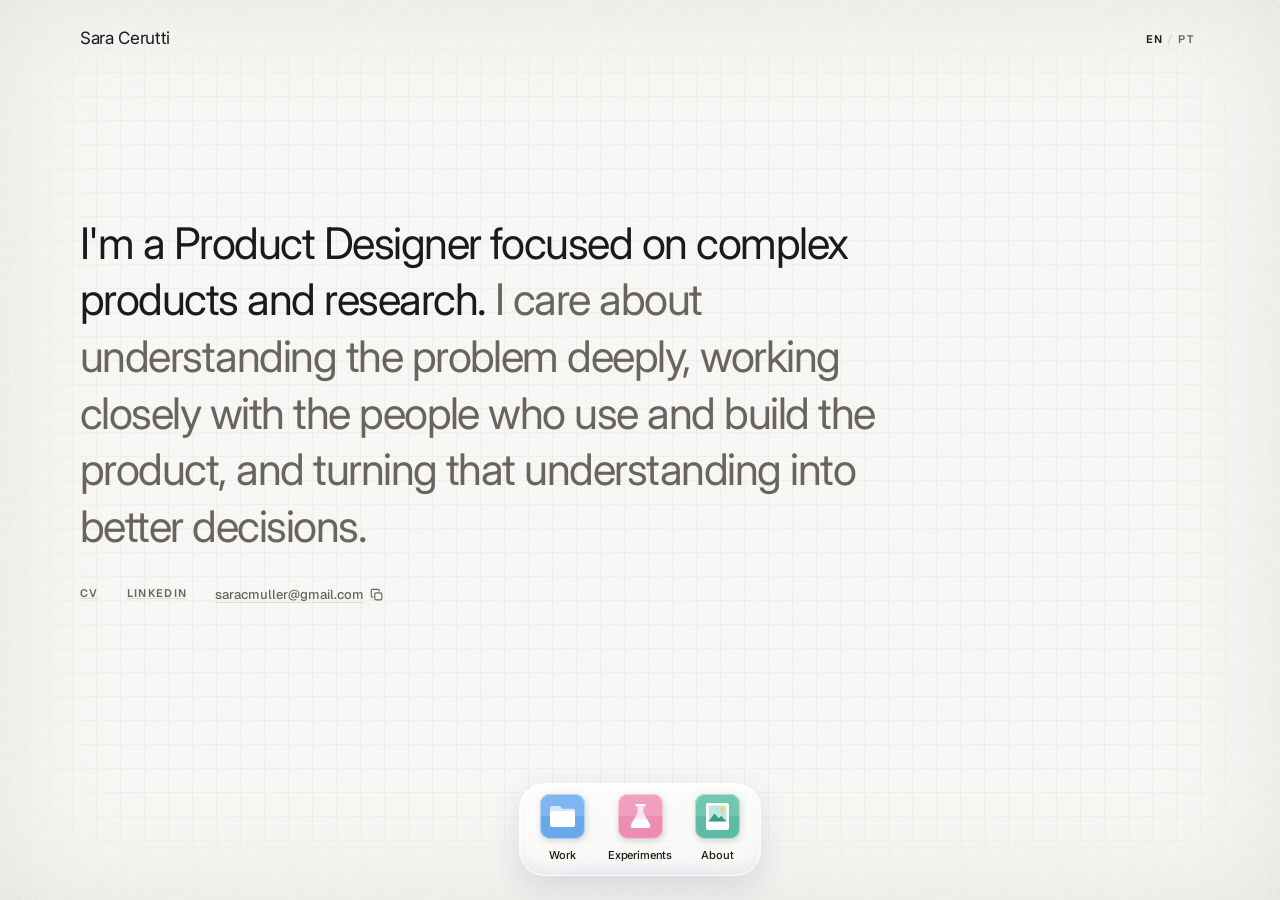
==== commit 7f1298b8: "Menu na opção B (opção A guardada em design/); transições entre páginas mais suaves Co-Authored-By: " ====
--- a/portfolio-sara-cerutti/index.html
+++ b/portfolio-sara-cerutti/index.html
@@ -87,15 +87,15 @@
   <nav class="dock" aria-label="Main">
     <div class="dock-bar">
       <a class="dock-item" href="#work" data-go="work">
-        <span class="dock-icon dock-icon--folder" aria-hidden="true"><svg viewBox="0 0 58 45"><path d="M3 6.5A3.5 3.5 0 0 1 6.5 3h14.2a3.5 3.5 0 0 1 2.6 1.2L26.6 8H51.5A3.5 3.5 0 0 1 55 11.5v4H3z" fill="#7fb3ec"/><rect x="3" y="11" width="52" height="31" rx="3.5" fill="#a9cff7"/><rect x="3" y="11" width="52" height="3" rx="1.5" fill="#c4def9"/></svg></span>
+        <span class="dock-icon dock-icon--folder" aria-hidden="true"><svg viewBox="0 0 45 45"><rect width="45" height="45" rx="10" fill="#6aa8ec"/><rect width="45" height="22" rx="10" fill="#7fb6f0"/><rect y="12" width="45" height="10" fill="#7fb6f0"/><rect x="0.5" y="0.5" width="44" height="44" rx="9.5" fill="none" stroke="#ffffff" stroke-opacity=".45"/><path d="M10 14.5a2.5 2.5 0 0 1 2.5-2.5h6.3a2.5 2.5 0 0 1 1.9.9l1.6 1.9h10.2a2.5 2.5 0 0 1 2.5 2.5v2H10z" fill="#d6e8fc"/><rect x="10" y="17" width="25" height="16" rx="2.5" fill="#ffffff"/></svg></span>
         <span class="dock-label" data-i18n="dockWork">Work</span>
       </a>
       <a class="dock-item" href="experiments/index.html">
-        <span class="dock-icon dock-icon--lab" aria-hidden="true"><svg viewBox="0 0 58 45"><rect x="21" y="3" width="16" height="3.5" rx="1.75" fill="#e98fb2"/><path d="M24 6h10v10.5l10.6 19.2A3.6 3.6 0 0 1 41.4 41H16.6a3.6 3.6 0 0 1-3.2-5.3L24 16.5z" fill="#ffd4e3"/><path d="M18.2 27h21.6l4.8 8.7A3.6 3.6 0 0 1 41.4 41H16.6a3.6 3.6 0 0 1-3.2-5.3z" fill="#f6a8c5"/><rect x="17.6" y="27" width="22.8" height="2.6" rx="1.3" fill="#fbc3d7"/><circle cx="25" cy="34.5" r="1.6" fill="#ffe3ed"/><circle cx="31" cy="32" r="1.1" fill="#ffe3ed"/></svg></span>
+        <span class="dock-icon dock-icon--lab" aria-hidden="true"><svg viewBox="0 0 45 45"><rect width="45" height="45" rx="10" fill="#ec8db1"/><rect width="45" height="22" rx="10" fill="#f19fbe"/><rect y="12" width="45" height="10" fill="#f19fbe"/><rect x="0.5" y="0.5" width="44" height="44" rx="9.5" fill="none" stroke="#ffffff" stroke-opacity=".45"/><rect x="17.5" y="10" width="10" height="2.4" rx="1.2" fill="#ffffff"/><path d="M19.5 12.4h6v6.4l6.3 11.4A2.4 2.4 0 0 1 29.7 34H15.3a2.4 2.4 0 0 1-2.1-3.8l6.3-11.4z" fill="#fde4ee"/><path d="M16.1 25h12.8l2.9 5.2A2.4 2.4 0 0 1 29.7 34H15.3a2.4 2.4 0 0 1-2.1-3.8z" fill="#ffffff"/></svg></span>
         <span class="dock-label" data-i18n="dockExperiments">Experiments</span>
       </a>
       <a class="dock-item" href="about/index.html">
-        <span class="dock-icon dock-icon--profile" aria-hidden="true"><svg viewBox="0 0 58 45"><rect x="13" y="3" width="32" height="39" rx="2.5" fill="#fffaf0"/><rect x="13" y="3" width="32" height="2.4" rx="1.2" fill="#ffffff"/><rect x="16.5" y="6.5" width="25" height="24" rx="1.5" fill="#a8dccf"/><circle cx="35" cy="13" r="3.2" fill="#fbe39a"/><path d="M16.5 30.5 25 19l6 7 3.5-4 7 8.5z" fill="#5fb3a1"/><path d="M16.5 30.5 25 19l3 3.5-7 8z" fill="#7cc4b3"/><rect x="16.5" y="35" width="12" height="2" rx="1" fill="#e9e3d4"/></svg></span>
+        <span class="dock-icon dock-icon--profile" aria-hidden="true"><svg viewBox="0 0 45 45"><rect width="45" height="45" rx="10" fill="#5fbba4"/><rect width="45" height="22" rx="10" fill="#72c7b1"/><rect y="12" width="45" height="10" fill="#72c7b1"/><rect x="0.5" y="0.5" width="44" height="44" rx="9.5" fill="none" stroke="#ffffff" stroke-opacity=".45"/><rect x="11" y="9" width="23" height="27" rx="2" fill="#ffffff"/><rect x="13.5" y="11.5" width="18" height="16" rx="1" fill="#bfe7dc"/><circle cx="27.3" cy="15.4" r="2.1" fill="#f7cf5c"/><path d="M13.5 27.5 19.5 19.5l4.2 4.8 2.4-2.6 5.4 5.8z" fill="#3e9a84"/></svg></span>
         <span class="dock-label" data-i18n="dockAbout">About</span>
       </a>
     </div>
@@ -224,7 +224,7 @@
         if (reduce) { finish(); return; }
         busy = true;
         from.classList.add(to === "work" ? "hc-leaving-up" : "hc-leaving-down");
-        setTimeout(finish, to === "work" ? 380 : 330);
+        setTimeout(finish, 200);
       }
 
       document.querySelectorAll("[data-go]").forEach(function (el) {
--- a/portfolio-sara-cerutti/v2.css
+++ b/portfolio-sara-cerutti/v2.css
@@ -2252,22 +2252,100 @@
   overscroll-behavior-y: none;
 }
 
-/* Dock: all three icons are objects in the folder's style (same box, no tile, same shadow) */
+/* Dock: three app-style tiles (option B); option A is saved in design/dock-opcao-a.html */
+.dock-icon--folder,
 .dock-icon--lab,
 .dock-icon--profile {
-  width: 58px;
+  width: 45px;
   height: 45px;
-  border-radius: 0;
+  border-radius: 10px;
   overflow: visible;
   background: none;
   box-shadow: none;
-  filter: drop-shadow(rgba(0, 0, 0, 0.12) 1px 2px 3px);
+  filter: drop-shadow(rgba(0, 0, 0, 0.14) 1px 2px 3px);
 }
 
 @media (max-width: 760px) {
+  .dock-icon--folder,
   .dock-icon--lab,
   .dock-icon--profile {
-    width: 56px;
+    width: 50px;
     height: 50px;
   }
 }
+
+/* Selected dock label: same outer height as the others, so the icon doesn't jump */
+.dock-item[aria-current="page"] .dock-label {
+  margin: 1.5px 0;
+}
+
+@media (max-width: 760px) {
+  .dock-item[aria-current="page"] .dock-label {
+    margin: 0;
+  }
+}
+
+/* ---------- Page transitions ----------
+   Browsers that support cross-document view transitions crossfade between pages.
+   The dock and the header keep their place, so only the content changes. */
+@view-transition {
+  navigation: auto;
+}
+
+.dock {
+  view-transition-name: dock;
+}
+
+.v2-top,
+.h-top {
+  view-transition-name: top;
+}
+
+::view-transition-old(root) {
+  animation: vtOut 0.18s cubic-bezier(0.4, 0, 1, 1) both;
+}
+
+::view-transition-new(root) {
+  animation: vtIn 0.32s cubic-bezier(0.22, 1, 0.36, 1) both;
+}
+
+::view-transition-group(dock),
+::view-transition-group(top) {
+  animation-duration: 0.32s;
+}
+
+@keyframes vtOut {
+  to { opacity: 0; }
+}
+
+@keyframes vtIn {
+  from { opacity: 0; transform: translateY(12px); }
+}
+
+@media (prefers-reduced-motion: reduce) {
+  ::view-transition-old(root),
+  ::view-transition-new(root),
+  ::view-transition-group(dock),
+  ::view-transition-group(top) {
+    animation: none;
+  }
+}
+
+/* Home panels: shorter exit, quicker deal, so the switch doesn't feel stuck */
+.hc-leaving-up {
+  animation: hcLeaveUp 0.22s cubic-bezier(0.4, 0, 1, 1) forwards;
+}
+
+.hc-leaving-down {
+  animation: hcLeaveDown 0.22s cubic-bezier(0.4, 0, 1, 1) forwards;
+}
+
+.hc-entering-down {
+  animation-duration: 0.42s;
+}
+
+.hc-entering .h-card,
+.hc-entering .h-section-head {
+  animation-duration: 0.5s;
+  animation-delay: calc(var(--i, 0) * 60ms);
+}
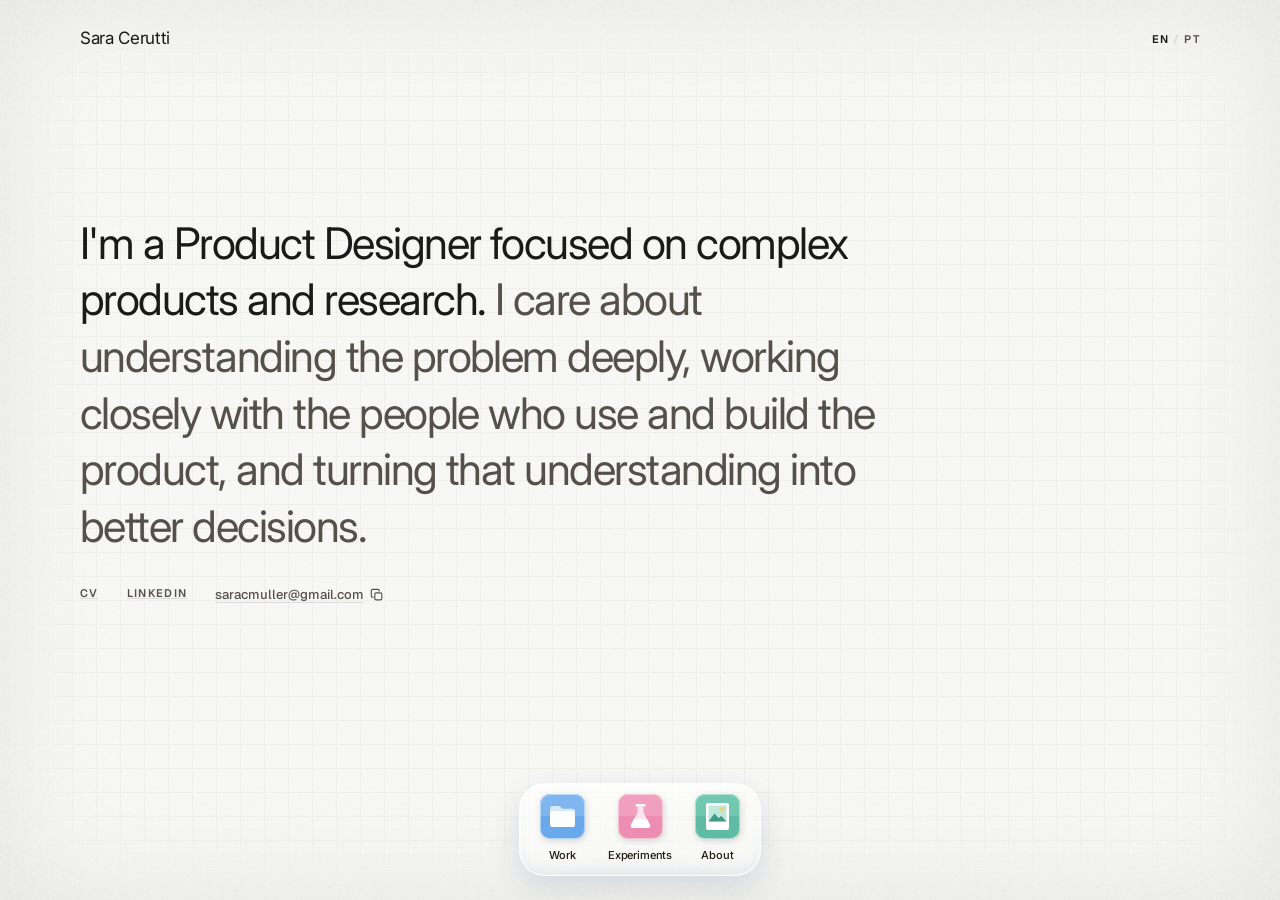
==== commit 04f446d0: "Acessibilidade: pausa no loop, pular para o conteúdo, foco visível sob header e menu, alvos maiores," ====
--- a/portfolio-sara-cerutti/index.html
+++ b/portfolio-sara-cerutti/index.html
@@ -33,17 +33,18 @@
   <link rel="stylesheet" href="v2.css" />
 </head>
 <body class="hc-at-welcome">
+  <a class="skip-link" href="#main" data-i18n="skip">Skip to content</a>
   <div class="v2-bg" aria-hidden="true"></div>
   <div class="h-wrap">
     <header class="h-top">
       <h1 class="h-name"><a class="v2-name" href="#" data-go="welcome">Sara Cerutti</a></h1>
-      <button class="lang-toggle" type="button" data-lang-toggle aria-label="Switch language">
+      <button class="lang-toggle" type="button" data-lang-toggle aria-label="Switch to Portuguese" data-i18n-label="langSwitch">
         <span data-lang-code="en" aria-hidden="true" class="is-active">EN</span>
         <span class="lang-sep" aria-hidden="true">/</span>
         <span data-lang-code="pt" aria-hidden="true">PT</span>
       </button>
     </header>
-    <main>
+    <main id="main" tabindex="-1">
       <section class="hc-panel is-active" id="hc-welcome" aria-label="Introduction">
         <p class="h-bio"><span data-i18n="bio1">I'm a Product Designer focused on complex products and research.</span> <span class="soft" data-i18n="bio2">I care about understanding the problem deeply, working closely with the people who use and build the product, and turning that understanding into better decisions.</span></p>
         <div class="h-links">
--- a/portfolio-sara-cerutti/styles.css
+++ b/portfolio-sara-cerutti/styles.css
@@ -2,8 +2,8 @@
   --ground-2: #f9fafa;
   --panel: #eef0f1;
   --primary: #1a1a1a;
-  --body-text: #635e58;
-  --muted: #6a645e;
+  --body-text: #524d47;
+  --muted: #55504a;
   --accent: #5c7a8a;
   --hairline: rgba(26, 26, 26, 0.12);
   --focus-ring: #3f5a68;
--- a/portfolio-sara-cerutti/v2.css
+++ b/portfolio-sara-cerutti/v2.css
@@ -13,8 +13,8 @@
   --accent-container: #dfe8ec;
   /* The accent fails AA as small text; text uses the darker slate of the same hue. */
   --accent-text: #3f5a68;
-  /* Cindy's #0081f2 gives 3.9:1 with white; #0073d9 is the closest of the same hue that passes AA. */
-  --dock-select: #0073d9;
+  /* Cindy's #0081f2 gives 3.9:1 with white; #005fb8 keeps the hue and reaches APCA Lc 86 for the 11px label. */
+  --dock-select: #005fb8;
   --dock-ink: #1e1a15;
   --card: #ffffff;
   --radius-s: 8px;
@@ -890,7 +890,7 @@
 .v2-caption {
   margin: 24px 0 0;
   font-family: var(--sans);
-  font-size: 0.75rem;
+  font-size: 0.8125rem;
   color: var(--muted);
 }
 
@@ -1107,7 +1107,7 @@
 .v2-pair figcaption {
   margin-top: 10px;
   font-family: var(--sans);
-  font-size: 0.75rem;
+  font-size: 0.8125rem;
   line-height: 1.5;
   color: var(--muted);
 }
@@ -2349,3 +2349,345 @@
   animation-duration: 0.5s;
   animation-delay: calc(var(--i, 0) * 60ms);
 }
+
+/* ---------- Microinteractions ---------- */
+
+/* 1 and 7. Zoomable images and the lightbox */
+.is-zoomable {
+  cursor: zoom-in;
+  transition: transform 0.25s var(--ease-out), box-shadow 0.25s var(--ease-out);
+}
+
+.is-zoomable:focus-visible {
+  outline: 2px solid var(--focus-ring);
+  outline-offset: 3px;
+}
+
+@media (hover: hover) {
+  .v2-shot.is-zoomable:hover {
+    box-shadow: 0 10px 28px -12px rgba(30, 26, 21, 0.28);
+  }
+
+  .v2-photos.is-real img.is-zoomable:hover {
+    transform: translateY(-3px);
+    box-shadow: 0 12px 24px -12px rgba(30, 26, 21, 0.35);
+  }
+}
+
+.v2-lightbox {
+  width: 100vw;
+  max-width: none;
+  height: 100dvh;
+  max-height: none;
+  margin: 0;
+  padding: 56px 16px 24px;
+  border: 0;
+  background: transparent;
+  display: none;
+  align-items: center;
+  justify-content: center;
+}
+
+.v2-lightbox[open] {
+  display: flex;
+}
+
+.v2-lightbox::backdrop {
+  background: rgba(20, 18, 15, 0.78);
+  -webkit-backdrop-filter: blur(6px);
+  backdrop-filter: blur(6px);
+  opacity: 0;
+  transition: opacity 0.2s ease;
+}
+
+.v2-lightbox.is-open::backdrop {
+  opacity: 1;
+}
+
+.v2-lightbox figure {
+  margin: 0;
+  display: flex;
+  flex-direction: column;
+  align-items: center;
+  gap: 12px;
+  max-width: min(1400px, 100%);
+  opacity: 0;
+  transform: scale(0.96);
+  transition: opacity 0.2s ease, transform 0.24s var(--ease-out);
+}
+
+.v2-lightbox.is-open figure {
+  opacity: 1;
+  transform: none;
+}
+
+.v2-lightbox img {
+  display: block;
+  max-width: 100%;
+  max-height: calc(100dvh - 140px);
+  width: auto;
+  height: auto;
+  border-radius: var(--radius-s);
+  background: #fff;
+}
+
+.v2-lightbox figcaption {
+  max-width: 64ch;
+  font-family: var(--sans);
+  font-size: 0.875rem;
+  line-height: 1.5;
+  text-align: center;
+  color: rgba(255, 255, 255, 0.86);
+}
+
+.v2-lightbox-close {
+  position: fixed;
+  top: 16px;
+  right: 16px;
+  display: grid;
+  place-items: center;
+  width: 40px;
+  height: 40px;
+  padding: 0;
+  border: 0;
+  border-radius: 50%;
+  background: rgba(255, 255, 255, 0.14);
+  color: #fff;
+  cursor: pointer;
+  transition: background-color 0.2s ease;
+}
+
+.v2-lightbox-close:hover,
+.v2-lightbox-close:focus-visible {
+  background: rgba(255, 255, 255, 0.26);
+}
+
+.v2-lightbox-close svg {
+  width: 16px;
+  height: 16px;
+}
+
+/* 3. Reading progress along the bottom of the header */
+.v2-progress {
+  position: absolute;
+  left: calc(50% - 50vw);
+  right: calc(50% - 50vw);
+  bottom: -1px;
+  height: 2px;
+  background: var(--dock-select);
+  transform: scaleX(0);
+  transform-origin: left center;
+  pointer-events: none;
+}
+
+/* 5. Arrows nudge toward where they lead */
+.v2-back svg,
+.v2-next .v2-cta svg {
+  transition: transform 0.2s var(--ease-out);
+}
+
+.v2-back:hover svg,
+.v2-back:focus-visible svg {
+  transform: translateX(-3px);
+}
+
+.v2-next:hover .v2-cta svg,
+.v2-next:focus-visible .v2-cta svg {
+  transform: translateX(3px);
+}
+
+/* 6. Language switch: content fades out and back in */
+main,
+.v2-main {
+  transition: opacity 0.14s ease;
+}
+
+.is-lang-switching main,
+.is-lang-switching .v2-main {
+  opacity: 0;
+}
+
+@media (prefers-reduced-motion: reduce) {
+  .is-zoomable,
+  .v2-lightbox::backdrop,
+  .v2-lightbox figure,
+  .v2-back svg,
+  .v2-next .v2-cta svg,
+  main,
+  .v2-main {
+    transition: none;
+  }
+
+  .v2-photos.is-real img.is-zoomable:hover {
+    transform: none;
+  }
+}
+
+/* Collapsible detail inside a case section */
+.v2-details {
+  margin-top: 28px;
+  border-top: 1px solid var(--hairline);
+  padding-top: 16px;
+}
+
+.v2-details summary {
+  display: inline-flex;
+  align-items: center;
+  gap: 8px;
+  font-family: var(--sans);
+  font-size: 0.8125rem;
+  font-weight: 600;
+  letter-spacing: 0.04em;
+  color: var(--muted);
+  cursor: pointer;
+  list-style: none;
+  transition: color 0.2s var(--ease-out);
+}
+
+.v2-details summary::-webkit-details-marker {
+  display: none;
+}
+
+.v2-details summary::before {
+  content: "";
+  width: 7px;
+  height: 7px;
+  border-right: 1.5px solid currentColor;
+  border-bottom: 1.5px solid currentColor;
+  transform: rotate(-45deg);
+  transition: transform 0.2s var(--ease-out);
+}
+
+.v2-details[open] summary::before {
+  transform: rotate(45deg);
+}
+
+.v2-details summary:hover,
+.v2-details summary:focus-visible {
+  color: var(--primary);
+}
+
+.v2-details > :not(summary) {
+  margin-top: 12px;
+}
+
+@media (prefers-reduced-motion: reduce) {
+  .v2-details summary,
+  .v2-details summary::before {
+    transition: none;
+  }
+}
+
+/* ---------- Accessibility ---------- */
+
+/* Keep focused elements clear of the sticky header and the dock (WCAG 2.4.11) */
+html {
+  scroll-padding-top: 96px;
+  scroll-padding-bottom: 150px;
+}
+
+/* Skip link: hidden until it receives keyboard focus */
+.skip-link {
+  position: fixed;
+  top: 12px;
+  left: 12px;
+  z-index: 100;
+  padding: 10px 14px;
+  border-radius: var(--radius-s);
+  background: var(--primary);
+  color: #ffffff;
+  font-family: var(--sans);
+  font-size: 0.875rem;
+  font-weight: 500;
+  transform: translateY(-160%);
+  transition: transform 0.15s ease;
+}
+
+.skip-link:focus {
+  transform: none;
+  outline: 2px solid var(--focus-ring);
+  outline-offset: 2px;
+}
+
+main:focus {
+  outline: none;
+}
+
+/* Bigger hit areas for the small header links, with no visual change (WCAG 2.5.8) */
+.v2-links .about-link,
+.v2-links .lang-toggle,
+.h-top .about-link,
+.h-top .lang-toggle {
+  padding: 6px 4px;
+  margin: -6px -4px;
+}
+
+.v2-back {
+  padding: 6px 0;
+  margin-bottom: -6px;
+}
+
+/* Product loop: pause control and the still shown while paused */
+.v2-loop-toggle {
+  display: inline-flex;
+  align-items: center;
+  gap: 6px;
+  min-height: 28px;
+  padding: 4px 10px 4px 8px;
+  border: 1px solid var(--hairline);
+  border-radius: var(--radius-pill);
+  background: var(--card);
+  color: var(--primary);
+  font-family: var(--sans);
+  font-size: 0.75rem;
+  font-weight: 500;
+  cursor: pointer;
+  transition: border-color 0.2s var(--ease-out);
+}
+
+.v2-loop-toggle:hover,
+.v2-loop-toggle:focus-visible {
+  border-color: var(--accent);
+}
+
+.v2-loop-toggle svg {
+  width: 12px;
+  height: 12px;
+}
+
+.v2-loop-toggle .i-play,
+.v2-demo.is-paused ~ .v2-demo-foot .v2-loop-toggle .i-pause {
+  display: none;
+}
+
+.v2-demo.is-paused ~ .v2-demo-foot .v2-loop-toggle .i-play {
+  display: block;
+}
+
+.v2-demo .shot-frame {
+  position: relative;
+}
+
+.v2-demo-still {
+  position: absolute;
+  top: 6px;
+  left: 6px;
+  width: calc(100% - 12px);
+  height: calc(100% - 12px);
+  border-radius: 9px;
+  background: #fff;
+  object-fit: cover;
+  object-position: top center;
+  display: none;
+}
+
+.v2-demo.is-paused .v2-demo-still {
+  display: block;
+}
+
+@media (prefers-reduced-motion: reduce) {
+  .skip-link,
+  .v2-loop-toggle {
+    transition: none;
+  }
+}
